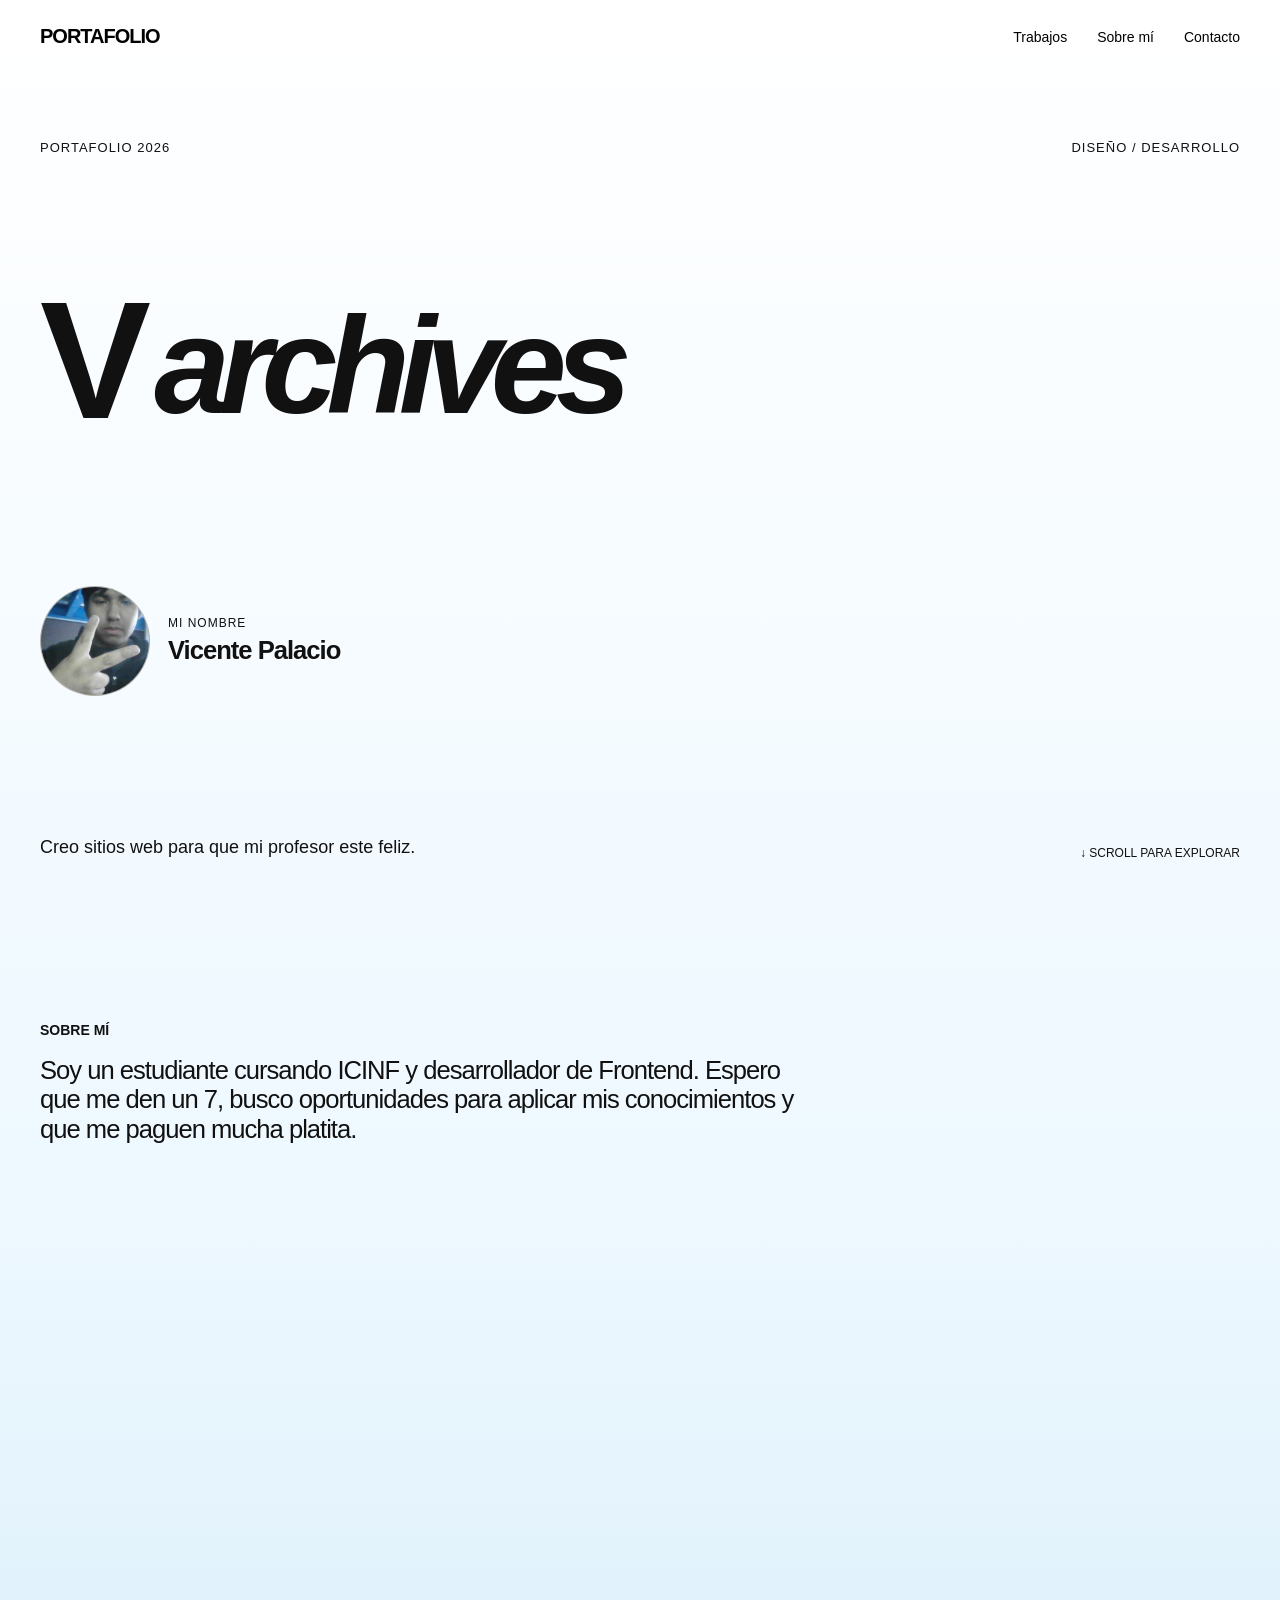
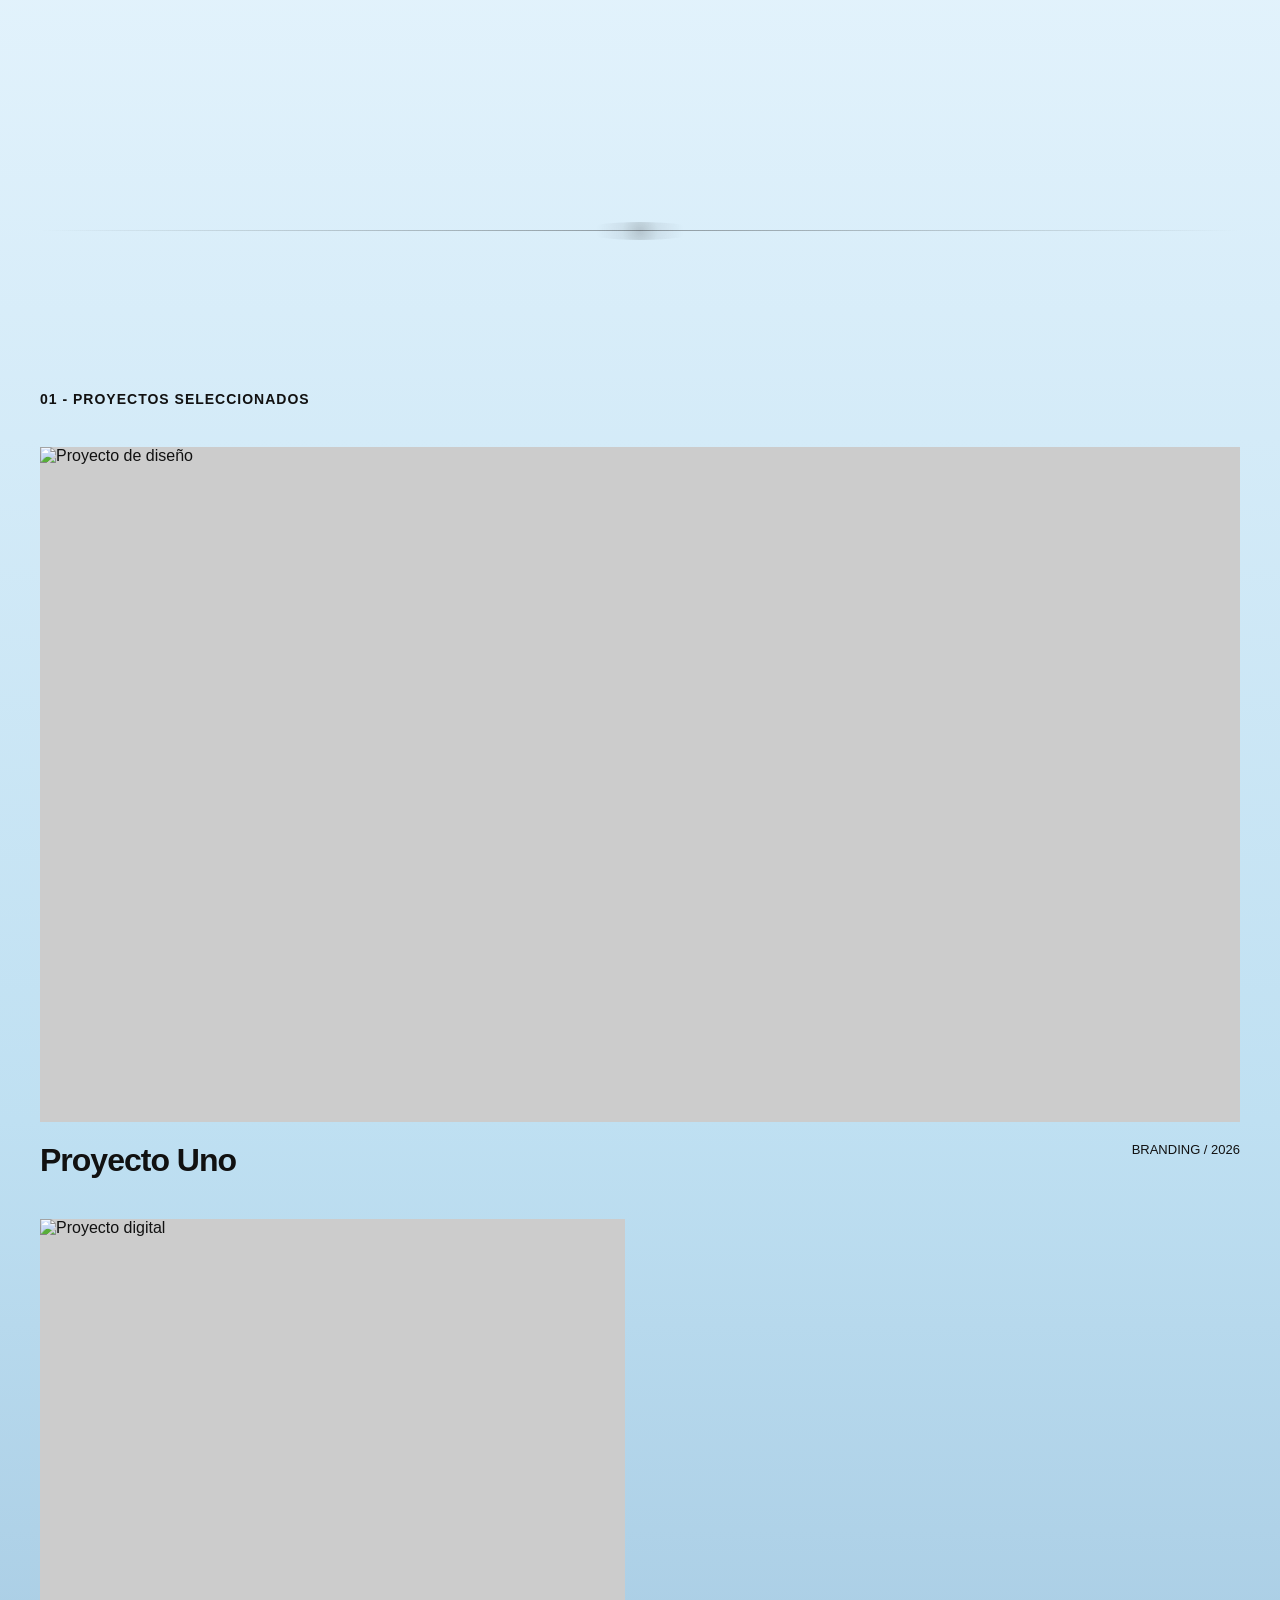
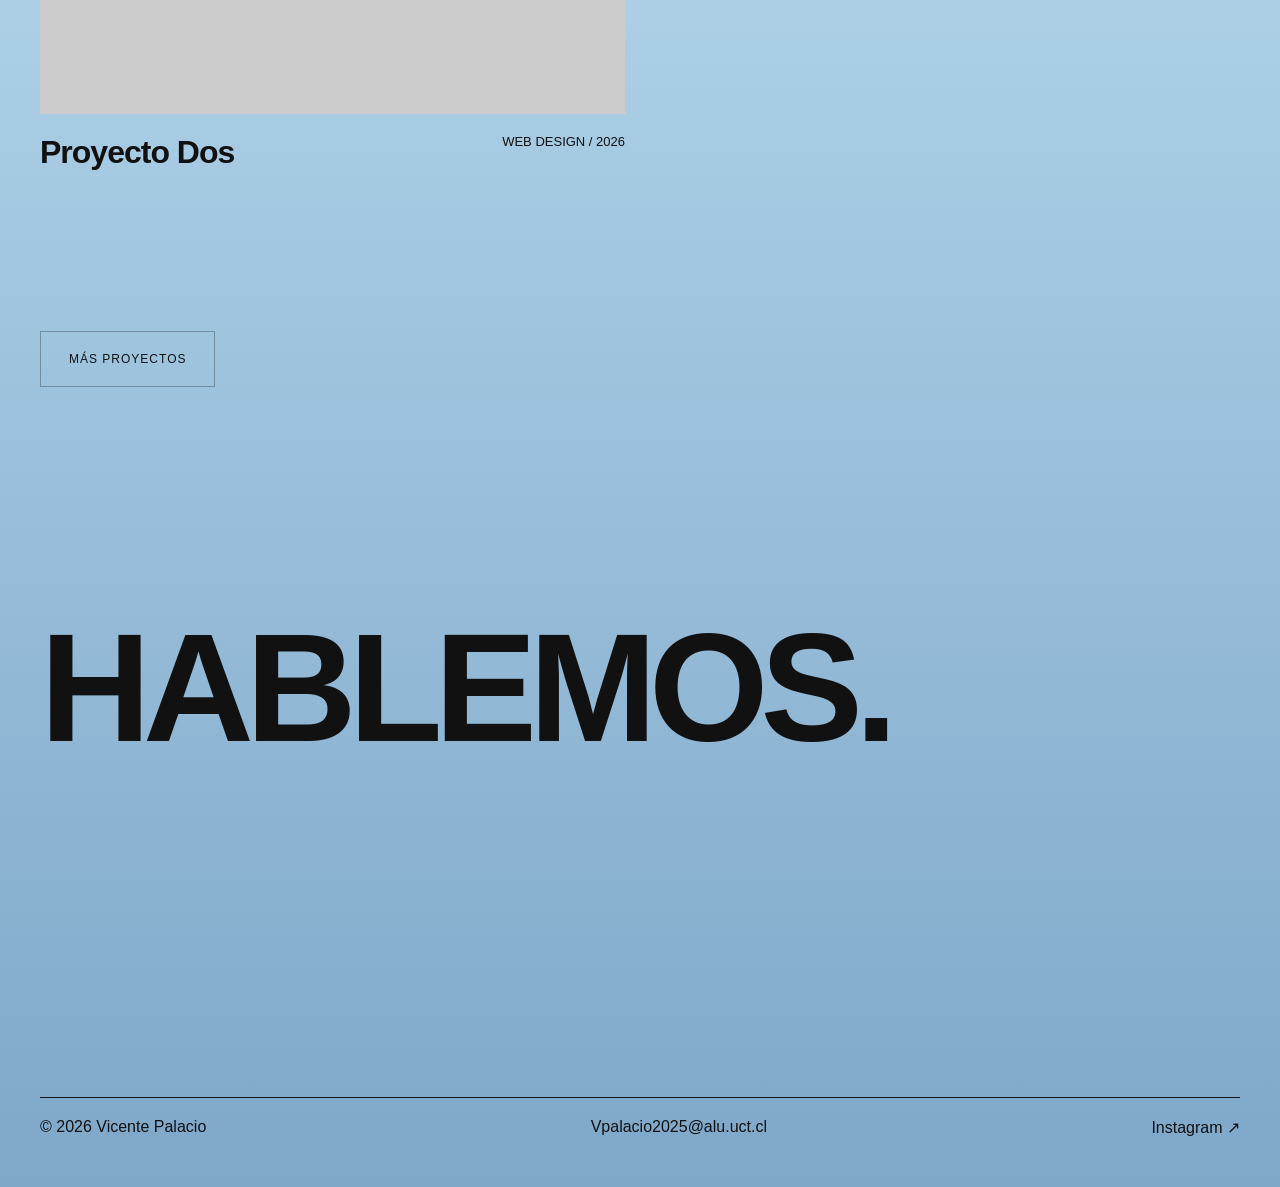
==== index.html @ 4400b070 "first commit" ====
<!DOCTYPE html>
<html lang="es">
<head>
  <meta charset="UTF-8">
  <meta name="viewport" content="width=device-width, initial-scale=1.0">
  <link rel="stylesheet" href="style.css">
  <title>Portafolio - Vicente Palacio</title>
</head>
<body>
  <header class="site-header">
    <nav aria-label="Navegación principal">
      <a class="logo" href="#top">PORTAFOLIO</a>
      <ul>
        <li><a href="trabajos.html">Trabajos</a></li>
        <li><a href="#about">Sobre mí</a></li>
        <li><a href="#contact">Contacto</a></li>
      </ul>
    </nav>
  </header>

  <main id="top">
    <section class="hero" aria-labelledby="hero-title">
      <header class="hero-top">
        <span>Portafolio 2026</span>
        <span>Diseño / Desarrollo</span>
      </header>

      <h1 id="hero-title" class="hero-title reveal" aria-label="Varchives">
        <span class="brand-v">V</span>
        <span class="brand-archives">archives</span>
      </h1>

      <div class="hero-profile">
        <figure class="profile-photo">
          <img src="assets/WIN_20260909_16_05_58_Pro.jpg" alt="Foto de Vicente Palacio">
        </figure>
        <div class="profile-copy">
          <span>Mi nombre</span>
          <strong>Vicente Palacio</strong>
        </div>
      </div>

      <footer class="hero-bottom">
        <p class="hero-description">Creo sitios web para que mi profesor este feliz.</p>
        <p class="scroll">↓ Scroll para explorar</p>
      </footer>
    </section>

    <section class="about about-top" id="about" aria-labelledby="about-title">
      <h2 id="about-title">Sobre mí</h2>
      <p class="about-text">Soy un estudiante cursando ICINF y desarrollador de Frontend. Espero que me den un 7, busco oportunidades para aplicar mis conocimientos y que me paguen mucha platita.</p>
    </section>

    <div class="section-divider" aria-hidden="true"></div>

    <section class="projects" id="work" aria-labelledby="projects-title">
      <h2 class="section-title" id="projects-title">01 - Proyectos seleccionados</h2>

      <article class="project project-featured">
        <figure class="project-image">
          <img src="https://images.unsplash.com/photo-1558655146-d09347e92766?auto=format&amp;fit=crop&amp;w=2000&amp;q=90" alt="Proyecto de diseño">
        </figure>
        <div class="project-info">
          <h3 class="project-name">Proyecto Uno</h3>
          <p class="project-category">Branding / 2026</p>
        </div>
      </article>

      <article class="project">
        <figure class="project-image">
          <img src="https://images.unsplash.com/photo-1559028012-481c04fa702d?auto=format&amp;fit=crop&amp;w=2000&amp;q=90" alt="Proyecto digital">
        </figure>
        <div class="project-info">
          <h3 class="project-name">Proyecto Dos</h3>
          <p class="project-category">Web Design / 2026</p>
        </div>
      </article>
    </section>

    <a class="more-projects" href="trabajos.html">Más proyectos</a>

    <footer class="contact" id="contact" aria-labelledby="contact-title">
      <h2 id="contact-title">HABLEMOS.</h2>
      <address class="contact-info">
        <span>© 2026 Vicente Palacio</span>
        <a href="mailto:Vpalacio2025@alu.uct.cl">Vpalacio2025@alu.uct.cl</a>
        <a href="https://www.instagram.com/vxxhen/" target="_blank" rel="noopener noreferrer">Instagram ↗</a>
      </address>
    </footer>
  </main>

  <script src="app.js"></script>
</body>
</html>
---- style.css ----
* {
      margin: 0;
      padding: 0;
      box-sizing: border-box;
    }

    html {
      scroll-behavior: smooth;
    }

    body {
      background: linear-gradient(180deg, #ffffff 0%, #edf8ff 28%, #bfe0f2 62%, #7ea7c9 100%);
      color: #111;
      font-family: Arial, Helvetica, sans-serif;
      overflow-x: hidden;
    }

    main,
    header,
    footer,
    section,
    article,
    nav,
    address {
      display: block;
    }

    /* ---------- NAVBAR ---------- */

    nav {
      position: fixed;
      top: 0;
      left: 0;
      width: 100%;
      padding: 25px 40px;

      display: flex;
      justify-content: space-between;
      align-items: center;

      z-index: 100;
      mix-blend-mode: difference;
      color: white;
    }

    nav .logo {
      font-size: 20px;
      font-weight: bold;
      letter-spacing: -1px;
    }

    nav ul {
      display: flex;
      gap: 30px;
      list-style: none;
    }

    nav a {
      color: inherit;
      text-decoration: none;
      font-size: 14px;
    }

    /* ---------- HERO ---------- */

    .hero {
      height: 100vh;
      padding: 140px 40px 40px;

      display: flex;
      flex-direction: column;
      justify-content: space-between;
    }

    .hero-top {
      display: flex;
      justify-content: space-between;
      font-size: 13px;
      text-transform: uppercase;
      letter-spacing: 1px;
    }

    .hero-title {
      font-size: clamp(70px, 13vw, 190px);
      line-height: 0.8;
      letter-spacing: -10px;
      font-weight: 700;
      display: flex;
      flex-direction: row;
      align-items: baseline;
      gap: 0.08em;
      flex-wrap: nowrap;
    }

    .brand-v {
      display: inline-block;
      font-weight: 800;
      font-size: 1em;
    }

    .brand-archives {
      display: inline-block;
      font-style: italic;
      font-size: 0.82em;
      font-weight: 600;
      letter-spacing: -0.08em;
      transform: translateY(-0.04em);
    }

    .hero-bottom {
      display: flex;
      justify-content: space-between;
      align-items: end;
    }

    .hero-profile {
      display: flex;
      align-items: center;
      gap: 18px;
      margin-top: 20px;
    }

    .profile-photo {
      width: 110px;
      height: 110px;
      border-radius: 50%;
      overflow: hidden;
      border: 1px solid rgba(17, 17, 17, 0.2);
      background: #d9d5ce;
      flex-shrink: 0;
      position: relative;
    }

    .profile-photo img {
      width: 100%;
      height: 100%;
      object-fit: cover;
      object-position: center center;
      display: block;
      transform: scale(1.08);
    }

    .profile-copy {
      display: flex;
      flex-direction: column;
      gap: 6px;
    }

    .profile-copy span {
      font-size: 12px;
      text-transform: uppercase;
      letter-spacing: 1px;
    }

    .profile-copy strong {
      font-size: clamp(22px, 2vw, 30px);
      letter-spacing: -1px;
    }

    .hero-description {
      max-width: 400px;
      font-size: 18px;
      line-height: 1.4;
    }

    .scroll {
      font-size: 12px;
      text-transform: uppercase;
    }

    /* ---------- PROJECTS ---------- */

    .projects {
      display: grid;
      grid-template-columns: repeat(2, minmax(0, 1fr));
      gap: 40px 30px;
      padding: 160px 40px;
    }

    .section-title {
      grid-column: 1 / -1;
      font-size: 14px;
      text-transform: uppercase;
      margin-bottom: 0;
      letter-spacing: 1px;
    }

    .project {
      margin-bottom: 0;
      opacity: 0;
      transform: translateY(50px);
      transition: opacity 1s ease, transform 1s ease;
    }

    .project-featured {
      grid-column: 1 / -1;
    }

    .project-featured .project-image {
      height: 75vh;
    }

    .project.is-visible {
      opacity: 1;
      transform: translateY(0);
    }

    .project-image {
      width: 100%;
      height: 55vh;
      overflow: hidden;
      background: #ccc;
      margin: 0;
    }

    .project-image img {
      width: 100%;
      height: 100%;
      object-fit: cover;

      transition: transform 0.8s cubic-bezier(.2,.8,.2,1);
    }

    .project:hover img {
      transform: scale(1.04);
    }

    .project-info {
      display: flex;
      justify-content: space-between;
      padding-top: 20px;
    }

    .project-name {
      font-size: 32px;
      letter-spacing: -1px;
    }

    .project-category {
      font-size: 13px;
      text-transform: uppercase;
    }

    /* ---------- ABOUT ---------- */

    .section-divider {
      position: relative;
      width: calc(100% - 80px);
      margin: 30px auto 0;
      height: 1px;
      background: linear-gradient(90deg, rgba(17, 17, 17, 0.0), rgba(17, 17, 17, 0.38), rgba(17, 17, 17, 0.0));
    }

    .section-divider::before {
      content: "";
      position: absolute;
      left: 50%;
      top: 50%;
      transform: translate(-50%, -50%);
      width: 120px;
      height: 18px;
      background: radial-gradient(circle, rgba(17, 17, 17, 0.18) 0%, rgba(17, 17, 17, 0.06) 30%, rgba(17, 17, 17, 0.0) 72%);
      border-radius: 50%;
    }

    .about {
      min-height: 100vh;
      padding: 110px 40px 40px;

      display: flex;
      flex-direction: column;
      align-items: flex-start;
      justify-content: flex-start;
      gap: 18px;
    }

    .about h2 {
      font-size: 14px;
      text-transform: uppercase;
      margin-top: 12px;
      margin-bottom: 0;
    }

    .about-text {
      max-width: 760px;
      font-size: clamp(22px, 2vw, 38px);
      line-height: 1.15;
      letter-spacing: -1px;
      text-align: left;
      margin: 0;
    }

    .more-projects {
      display: inline-block;
      margin: 0 40px 80px;
      padding: 20px 28px;
      border: 1px solid rgba(17, 17, 17, 0.3);
      color: #111;
      text-decoration: none;
      text-transform: uppercase;
      letter-spacing: 1px;
      font-size: 12px;
      transition: background 0.25s ease, color 0.25s ease;
      background: transparent;
    }

    .more-projects:hover {
      background: #111;
      color: #f1f0eb;
    }

    .safe-box-section {
      display: flex;
      justify-content: center;
      padding-top: 10px;
      border-top: none;
    }

    .safe-box-wrap {
      display: flex;
      flex-direction: column;
      align-items: center;
      gap: 12px;
    }

    .safe-box-wrap h2 {
      margin: 0;
      font-size: 14px;
      text-transform: uppercase;
      letter-spacing: 1px;
    }

    .safe-box {
      display: inline-flex;
      flex-direction: column;
      align-items: center;
      justify-content: center;
      gap: 8px;
      width: min(180px, 70vw);
      height: 120px;
      border: 1px solid rgba(220, 53, 69, 0.45);
      background: rgba(220, 53, 69, 0.06);
      color: #c62828;
      text-transform: uppercase;
      letter-spacing: 0.12em;
      cursor: pointer;
      padding: 0 12px;
      transition: background 0.25s ease, border-color 0.25s ease, color 0.25s ease, transform 0.25s ease;
    }

    .safe-box:hover {
      transform: translateY(-2px);
    }

    .safe-box.is-unlocked {
      border-color: rgba(34, 197, 94, 0.7);
      background: rgba(34, 197, 94, 0.12);
      color: #15803d;
    }

    .safe-box span {
      font-size: 10px;
      opacity: 0.9;
    }

    .safe-box strong {
      font-size: 28px;
      line-height: 1;
      letter-spacing: 0.18em;
      font-weight: 700;
    }

    /* ---------- TRABAJOS SUBPAGE ---------- */

    .works-page {
      padding: 140px 40px 80px;
    }

    .works-hero {
      margin-bottom: 60px;
    }

    .top-back-wrap-hero {
      margin-bottom: 18px;
    }

    .works-hero h1 {
      font-size: clamp(42px, 7vw, 104px);
      line-height: 0.9;
      letter-spacing: -4px;
      margin-bottom: 20px;
    }

    .works-hero p {
      max-width: 700px;
      font-size: 18px;
      line-height: 1.5;
    }

    .category-grid {
      display: grid;
      grid-template-columns: repeat(2, minmax(0, 1fr));
      gap: 22px;
      margin-bottom: 80px;
    }

    .category-card {
      display: flex;
      align-items: end;
      min-height: 220px;
      padding: 22px;
      background: #111;
      color: #f1f0eb;
      text-decoration: none;
      font-size: clamp(24px, 2vw, 36px);
      line-height: 1;
      letter-spacing: -1px;
      transition: transform 0.25s ease, opacity 0.25s ease;
    }

    .category-card:hover {
      transform: translateY(-4px);
      opacity: 0.9;
    }

    .works-sections {
      display: grid;
      gap: 50px;
    }

    .works-section {
      padding-top: 30px;
      border-top: 1px solid rgba(17, 17, 17, 0.2);
    }

    .top-back-wrap {
      display: flex;
      justify-content: flex-start;
      margin-bottom: 24px;
    }

    .works-section h2 {
      font-size: 14px;
      text-transform: uppercase;
      letter-spacing: 1px;
      margin: 0;
    }

    .back-button {
      display: inline-flex;
      align-items: center;
      justify-content: center;
      width: 54px;
      height: 54px;
      border-radius: 50%;
      border: 1px solid rgba(17, 17, 17, 0.4);
      color: #111;
      text-decoration: none;
      font-size: 22px;
      line-height: 1;
      transition: background 0.25s ease, color 0.25s ease, transform 0.25s ease;
    }

    .back-button:hover {
      background: #111;
      color: #f1f0eb;
      transform: translateY(-2px);
    }

    .mini-grid {
      display: grid;
      grid-template-columns: repeat(2, minmax(0, 1fr));
      gap: 22px;
    }

    .mini-grid-compact {
      max-width: 760px;
    }

    .mini-card {
      background: #e9e6df;
      border: 1px solid rgba(17, 17, 17, 0.12);
      padding: 22px;
      min-height: 180px;
      display: flex;
      flex-direction: column;
      justify-content: space-between;
      color: #111;
      text-decoration: none;
    }

    .mini-card-link {
      transition: transform 0.25s ease, box-shadow 0.25s ease;
    }

    .mini-card-link:hover {
      transform: translateY(-3px);
      box-shadow: 0 12px 26px rgba(17, 17, 17, 0.08);
    }

    .mini-card span {
      font-size: 12px;
      text-transform: uppercase;
      letter-spacing: 1px;
    }

    .mini-card strong {
      font-size: clamp(26px, 2.2vw, 40px);
      line-height: 1;
      letter-spacing: -2px;
    }

    .project-gallery {
      display: grid;
      grid-template-columns: repeat(4, minmax(0, 1fr));
      gap: 22px;
      padding: 40px 40px 80px;
    }

    .gallery-card {
      background: rgba(255, 255, 255, 0.28);
      border: 1px solid rgba(17, 17, 17, 0.12);
      overflow: hidden;
    }

    .gallery-card img {
      display: block;
      width: 100%;
      height: 340px;
      object-fit: cover;
    }

    .gallery-card h2 {
      padding: 18px 20px 22px;
      font-size: 18px;
      letter-spacing: -0.04em;
    }

    /* ---------- CONTACT ---------- */

    .contact {
      padding: 160px 40px 50px;
      min-height: 80vh;

      display: flex;
      flex-direction: column;
      justify-content: space-between;
    }

    .contact h2 {
      font-size: clamp(60px, 12vw, 180px);
      line-height: 0.8;
      letter-spacing: -8px;
    }

    .contact-info {
      display: flex;
      justify-content: space-between;
      border-top: 1px solid #111;
      padding-top: 20px;
      font-style: normal;
    }

    .contact a {
      color: #111;
      text-decoration: none;
    }

    /* ---------- ANIMATIONS ---------- */

    .reveal {
      opacity: 0;
      transform: translateY(40px);
      animation: reveal 1s forwards;
    }

    @keyframes reveal {
      to {
        opacity: 1;
        transform: translateY(0);
      }
    }

    /* ---------- MOBILE ---------- */

    @media (max-width: 700px) {

      nav {
        padding: 20px;
      }

      nav ul {
        gap: 15px;
      }

      .hero {
        padding: 120px 20px 30px;
      }

      .hero-title {
        font-size: 22vw;
        letter-spacing: -5px;
      }

      .hero-bottom {
        flex-direction: column;
        align-items: start;
        gap: 30px;
      }

      .projects {
        padding: 100px 20px;
      }

      .project-image {
        height: 50vh;
      }

      .project-info {
        flex-direction: column;
        gap: 10px;
      }

      .about {
        padding: 100px 20px;
        display: block;
      }

      .about h2 {
        margin-bottom: 50px;
      }

      .about-text {
        font-size: 45px;
      }

      .contact {
        padding: 100px 20px 30px;
      }

      .contact h2 {
        font-size: 22vw;
      }

      .contact-info {
        flex-direction: column;
        gap: 15px;
      }
    }
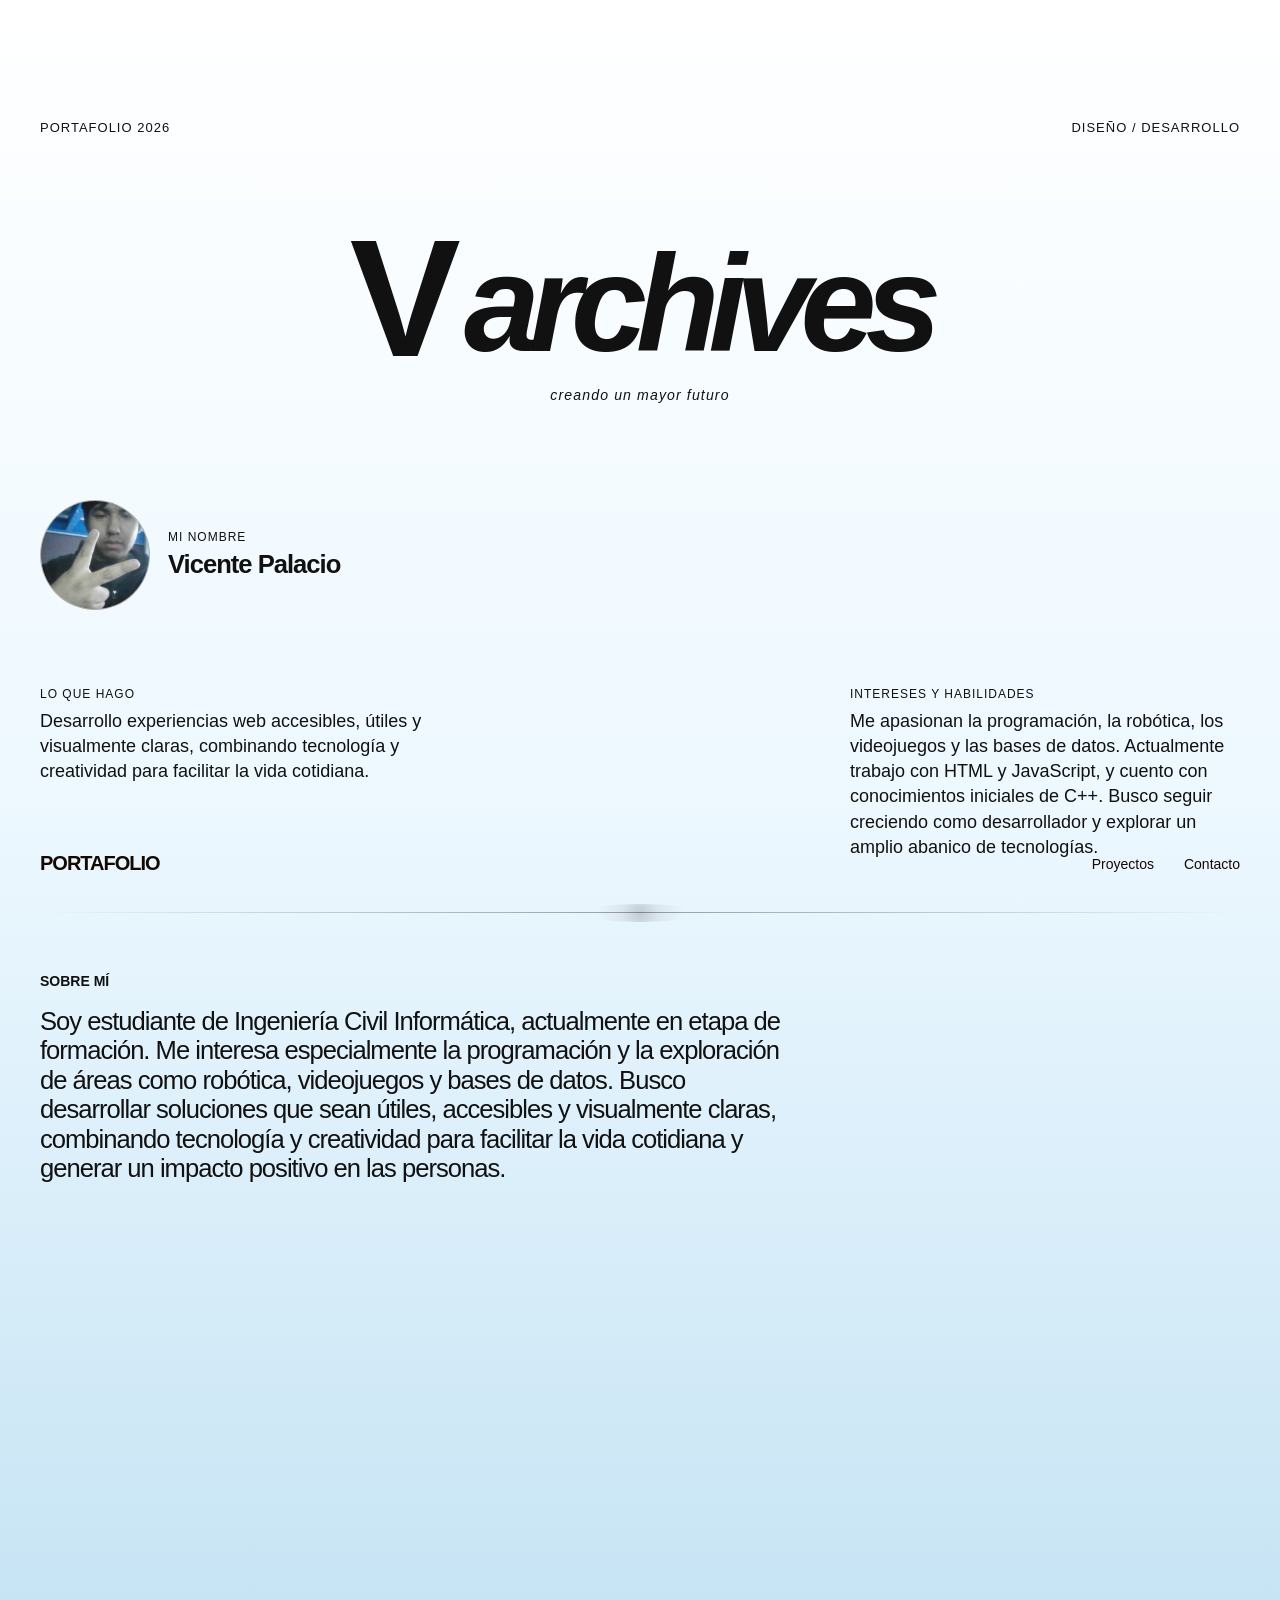
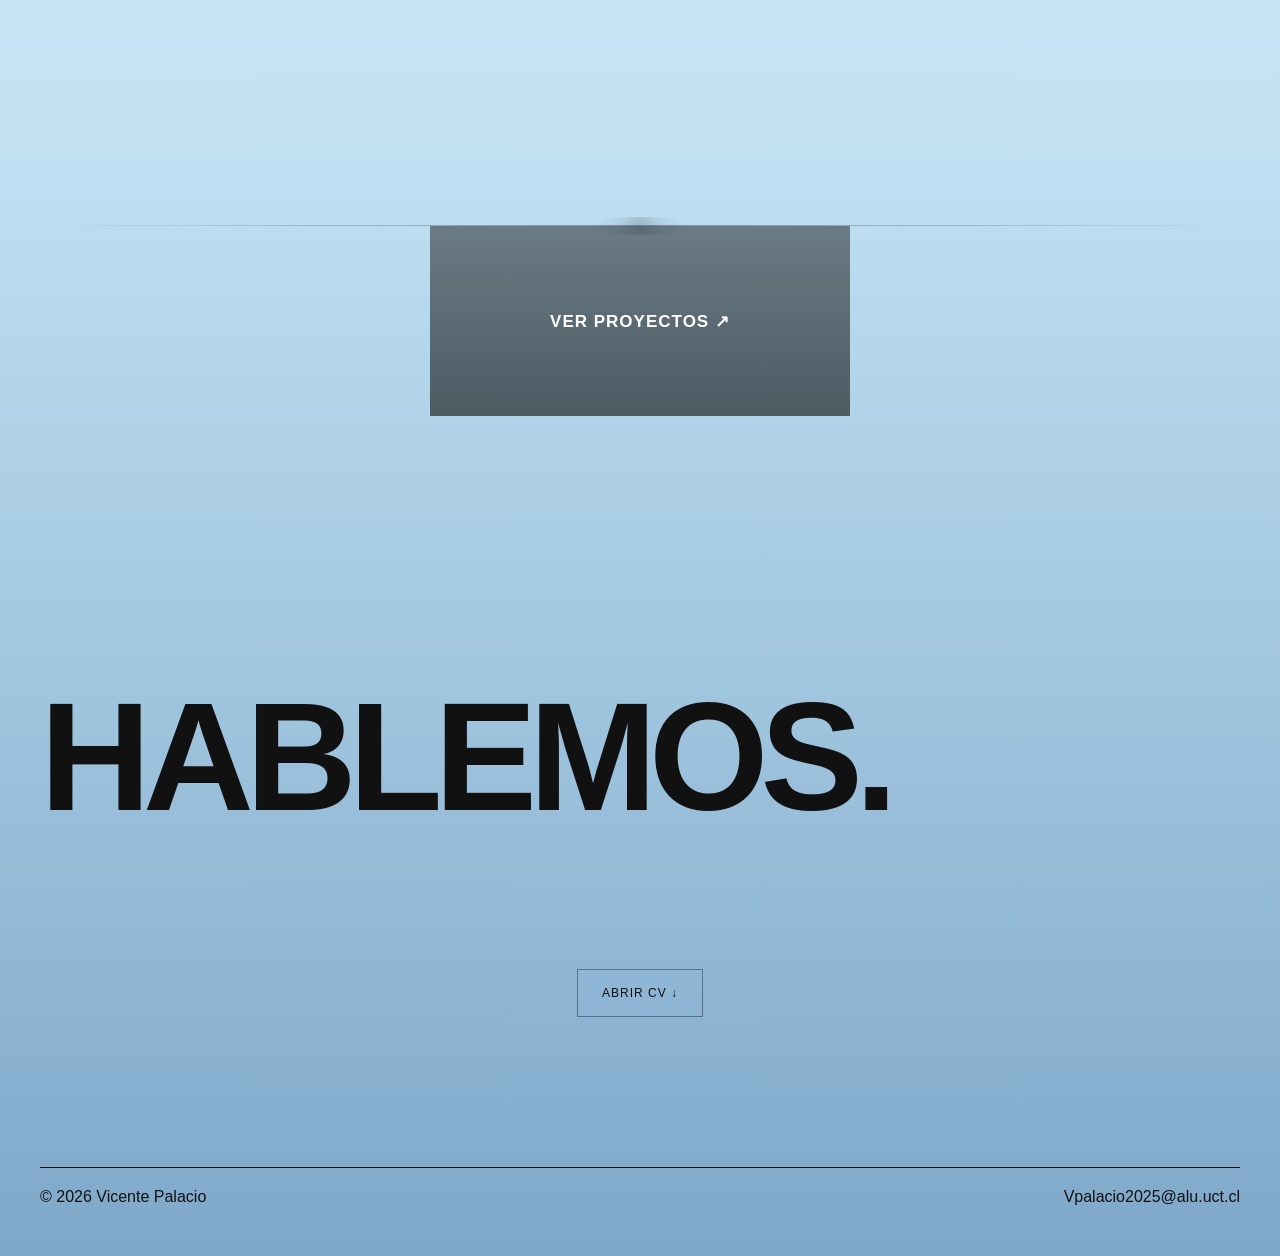
==== commit 56dc9554: "feat: mejorar navegación y accesibilidad del portafolio" ====
--- a/index.html
+++ b/index.html
@@ -11,9 +11,8 @@
     <nav aria-label="Navegación principal">
       <a class="logo" href="#top">PORTAFOLIO</a>
       <ul>
-        <li><a href="trabajos.html">Trabajos</a></li>
-        <li><a href="#about">Sobre mí</a></li>
-        <li><a href="#contact">Contacto</a></li>
+        <li><a href="trabajos.html">Proyectos</a></li>
+        <li><a href="contacto.html">Contacto</a></li>
       </ul>
     </nav>
   </header>
@@ -25,66 +24,53 @@
         <span>Diseño / Desarrollo</span>
       </header>
 
-      <h1 id="hero-title" class="hero-title reveal" aria-label="Varchives">
-        <span class="brand-v">V</span>
-        <span class="brand-archives">archives</span>
-      </h1>
+      <div class="hero-brand">
+        <h1 id="hero-title" class="hero-title reveal" aria-label="Varchives">
+          <span class="brand-v">V</span>
+          <span class="brand-archives">archives</span>
+        </h1>
+        <p class="hero-slogan">creando un mayor futuro</p>
+      </div>
 
       <div class="hero-profile">
         <figure class="profile-photo">
           <img src="assets/WIN_20260909_16_05_58_Pro.jpg" alt="Foto de Vicente Palacio">
         </figure>
         <div class="profile-copy">
-          <span>Mi nombre</span>
-          <strong>Vicente Palacio</strong>
+          <p class="profile-label">Mi nombre</p>
+          <p class="profile-name">Vicente Palacio</p>
         </div>
       </div>
 
       <footer class="hero-bottom">
-        <p class="hero-description">Creo sitios web para que mi profesor este feliz.</p>
-        <p class="scroll">↓ Scroll para explorar</p>
+        <div class="hero-intro-block">
+          <p class="hero-label">Lo que hago</p>
+          <p class="hero-description">Desarrollo experiencias web accesibles, útiles y visualmente claras, combinando tecnología y creatividad para facilitar la vida cotidiana.</p>
+        </div>
+        <div class="hero-intro-block">
+          <p class="hero-label">Intereses y habilidades</p>
+          <p class="hero-description">Me apasionan la programación, la robótica, los videojuegos y las bases de datos. Actualmente trabajo con HTML y JavaScript, y cuento con conocimientos iniciales de C++. Busco seguir creciendo como desarrollador y explorar un amplio abanico de tecnologías.</p>
+        </div>
       </footer>
-    </section>
-
-    <section class="about about-top" id="about" aria-labelledby="about-title">
-      <h2 id="about-title">Sobre mí</h2>
-      <p class="about-text">Soy un estudiante cursando ICINF y desarrollador de Frontend. Espero que me den un 7, busco oportunidades para aplicar mis conocimientos y que me paguen mucha platita.</p>
     </section>
 
     <div class="section-divider" aria-hidden="true"></div>
 
-    <section class="projects" id="work" aria-labelledby="projects-title">
-      <h2 class="section-title" id="projects-title">01 - Proyectos seleccionados</h2>
-
-      <article class="project project-featured">
-        <figure class="project-image">
-          <img src="https://images.unsplash.com/photo-1558655146-d09347e92766?auto=format&amp;fit=crop&amp;w=2000&amp;q=90" alt="Proyecto de diseño">
-        </figure>
-        <div class="project-info">
-          <h3 class="project-name">Proyecto Uno</h3>
-          <p class="project-category">Branding / 2026</p>
-        </div>
-      </article>
-
-      <article class="project">
-        <figure class="project-image">
-          <img src="https://images.unsplash.com/photo-1559028012-481c04fa702d?auto=format&amp;fit=crop&amp;w=2000&amp;q=90" alt="Proyecto digital">
-        </figure>
-        <div class="project-info">
-          <h3 class="project-name">Proyecto Dos</h3>
-          <p class="project-category">Web Design / 2026</p>
-        </div>
-      </article>
+    <section class="about about-top" id="about" aria-labelledby="about-title">
+      <h2 id="about-title">Sobre mí</h2>
+      <p class="about-text">Soy estudiante de Ingeniería Civil Informática, actualmente en etapa de formación. Me interesa especialmente la programación y la exploración de áreas como robótica, videojuegos y bases de datos. Busco desarrollar soluciones que sean útiles, accesibles y visualmente claras, combinando tecnología y creatividad para facilitar la vida cotidiana y generar un impacto positivo en las personas.</p>
     </section>
 
-    <a class="more-projects" href="trabajos.html">Más proyectos</a>
+    <div class="section-divider" aria-hidden="true"></div>
+
+    <a class="more-projects more-projects-large" href="trabajos.html">Ver proyectos ↗</a>
 
     <footer class="contact" id="contact" aria-labelledby="contact-title">
       <h2 id="contact-title">HABLEMOS.</h2>
+      <a class="download-cv" href="assets/WIN_20260909_16_05_58_Pro.jpg" target="_blank" rel="noopener noreferrer" aria-label="Abrir CV en formato de imagen">Abrir CV ↓</a>
       <address class="contact-info">
         <span>© 2026 Vicente Palacio</span>
-        <a href="mailto:Vpalacio2025@alu.uct.cl">Vpalacio2025@alu.uct.cl</a>
-        <a href="https://www.instagram.com/vxxhen/" target="_blank" rel="noopener noreferrer">Instagram ↗</a>
+        <a href="https://mail.google.com/mail/?view=cm&amp;fs=1&amp;to=Vpalacio2025%40alu.uct.cl&amp;su=Contacto%20desde%20mi%20portafolio" target="_blank" rel="noopener noreferrer">Vpalacio2025@alu.uct.cl</a>
       </address>
     </footer>
   </main>
--- a/style.css
+++ b/style.css
@@ -28,20 +28,8 @@
 
     /* ---------- NAVBAR ---------- */
 
-    nav {
-      position: fixed;
-      top: 0;
-      left: 0;
-      width: 100%;
-      padding: 25px 40px;
-
-      display: flex;
-      justify-content: space-between;
-      align-items: center;
-
-      z-index: 100;
-      mix-blend-mode: difference;
-      color: white;
+    .site-header {
+      padding: 0;
     }
 
     nav .logo {
@@ -50,6 +38,23 @@
       letter-spacing: -1px;
     }
 
+    nav {
+      position: fixed;
+      top: auto;
+      bottom: 0;
+      left: 0;
+      width: 100%;
+      padding: 25px 40px;
+
+      display: flex;
+      justify-content: space-between;
+      align-items: center;
+
+      z-index: 100;
+      mix-blend-mode: difference;
+      color: white;
+    }
+
     nav ul {
       display: flex;
       gap: 30px;
@@ -79,6 +84,7 @@
       font-size: 13px;
       text-transform: uppercase;
       letter-spacing: 1px;
+      transform: translateY(-20px);
     }
 
     .hero-title {
@@ -91,6 +97,22 @@
       align-items: baseline;
       gap: 0.08em;
       flex-wrap: nowrap;
+    }
+
+    .hero-brand {
+      display: flex;
+      flex-direction: column;
+      align-items: center;
+      justify-content: center;
+      text-align: center;
+    }
+
+    .hero-slogan {
+      margin: 22px 0 0;
+      font-size: clamp(12px, 1.1vw, 15px);
+      font-style: italic;
+      font-weight: 400;
+      letter-spacing: 0.08em;
     }
 
     .brand-v {
@@ -111,7 +133,19 @@
     .hero-bottom {
       display: flex;
       justify-content: space-between;
-      align-items: end;
+      align-items: flex-start;
+      gap: 48px;
+    }
+
+    .hero-intro-block {
+      max-width: 390px;
+    }
+
+    .hero-label {
+      margin: 0 0 8px;
+      font-size: 12px;
+      text-transform: uppercase;
+      letter-spacing: 1px;
     }
 
     .hero-profile {
@@ -147,21 +181,31 @@
       gap: 6px;
     }
 
-    .profile-copy span {
+    .profile-copy p {
+      margin: 0;
+    }
+
+    .profile-label {
       font-size: 12px;
       text-transform: uppercase;
       letter-spacing: 1px;
     }
 
-    .profile-copy strong {
+    .profile-name {
       font-size: clamp(22px, 2vw, 30px);
       letter-spacing: -1px;
+      font-weight: 700;
     }
 
     .hero-description {
-      max-width: 400px;
+      max-width: 390px;
       font-size: 18px;
       line-height: 1.4;
+      margin: 0;
+    }
+
+    .hero-bottom .more-projects {
+      margin: 0;
     }
 
     .scroll {
@@ -247,7 +291,7 @@
     .section-divider {
       position: relative;
       width: calc(100% - 80px);
-      margin: 30px auto 0;
+      margin: 12px auto 0;
       height: 1px;
       background: linear-gradient(90deg, rgba(17, 17, 17, 0.0), rgba(17, 17, 17, 0.38), rgba(17, 17, 17, 0.0));
     }
@@ -266,7 +310,7 @@
 
     .about {
       min-height: 100vh;
-      padding: 110px 40px 40px;
+      padding: 48px 40px 24px;
 
       display: flex;
       flex-direction: column;
@@ -308,6 +352,29 @@
     .more-projects:hover {
       background: #111;
       color: #f1f0eb;
+    }
+
+    .more-projects-large {
+      display: flex;
+      align-items: center;
+      justify-content: center;
+      width: fit-content;
+      min-width: min(420px, calc(100% - 40px));
+      min-height: 190px;
+      margin: 0 auto 120px;
+      padding: 34px 60px;
+      border: 0;
+      color: #fff;
+      font-size: 17px;
+      font-weight: 700;
+      background-image: linear-gradient(rgba(17, 17, 17, 0.48), rgba(17, 17, 17, 0.62)), url("https://images.unsplash.com/photo-1516321318423-f06f85e504b3?auto=format&fit=crop&w=1200&q=85");
+      background-position: center;
+      background-size: cover;
+    }
+
+    .more-projects-large:hover {
+      background-image: linear-gradient(rgba(17, 17, 17, 0.68), rgba(17, 17, 17, 0.78)), url("https://images.unsplash.com/photo-1516321318423-f06f85e504b3?auto=format&fit=crop&w=1200&q=85");
+      color: #fff;
     }
 
     .safe-box-section {
@@ -349,6 +416,12 @@
       transition: background 0.25s ease, border-color 0.25s ease, color 0.25s ease, transform 0.25s ease;
     }
 
+    .mini-grid .safe-box {
+      width: auto;
+      height: auto;
+      min-height: 180px;
+    }
+
     .safe-box:hover {
       transform: translateY(-2px);
     }
@@ -445,6 +518,13 @@
       text-transform: uppercase;
       letter-spacing: 1px;
       margin: 0;
+    }
+
+    .works-section > h3 {
+      margin: 12px 0 0;
+      font-size: clamp(24px, 3vw, 42px);
+      line-height: 1;
+      letter-spacing: -1px;
     }
 
     .back-button {
@@ -505,7 +585,7 @@
       letter-spacing: 1px;
     }
 
-    .mini-card strong {
+    .mini-card h3 {
       font-size: clamp(26px, 2.2vw, 40px);
       line-height: 1;
       letter-spacing: -2px;
@@ -562,6 +642,99 @@
       font-style: normal;
     }
 
+    .download-cv {
+      align-self: center;
+      margin: 40px 0;
+      padding: 16px 24px;
+      border: 1px solid rgba(17, 17, 17, 0.4);
+      color: #111;
+      text-decoration: none;
+      text-transform: uppercase;
+      letter-spacing: 1px;
+      font-size: 12px;
+      transition: background 0.25s ease, color 0.25s ease;
+    }
+
+    .download-cv:hover {
+      background: #111;
+      color: #f1f0eb;
+    }
+
+    .contact-page {
+      min-height: 100vh;
+      padding: 160px 40px 180px;
+    }
+
+    .contact-hero {
+      max-width: 720px;
+      margin-bottom: 70px;
+    }
+
+    .contact-kicker {
+      margin: 0 0 18px;
+      font-size: 13px;
+      letter-spacing: 0.12em;
+      text-transform: uppercase;
+    }
+
+    .contact-hero h1 {
+      margin: 0 0 20px;
+      font-size: clamp(64px, 12vw, 160px);
+      line-height: 0.85;
+      letter-spacing: -7px;
+    }
+
+    .contact-hero p:last-child {
+      margin: 0;
+      font-size: 18px;
+    }
+
+    .contact-links {
+      display: grid;
+      grid-template-columns: repeat(3, minmax(120px, 1fr));
+      gap: 42px;
+      max-width: 720px;
+      margin: 0;
+      padding: 0;
+      list-style: none;
+    }
+
+    .contact-links li {
+      display: flex;
+      justify-content: center;
+    }
+
+    .contact-link {
+      display: flex;
+      flex-direction: column;
+      align-items: center;
+      justify-content: center;
+      gap: 12px;
+      aspect-ratio: 1;
+      width: 100%;
+      max-width: 180px;
+      border: 1px solid rgba(17, 17, 17, 0.32);
+      border-radius: 50%;
+      color: #111;
+      text-decoration: none;
+      font-size: 14px;
+      text-transform: uppercase;
+      letter-spacing: 0.08em;
+      transition: background 0.25s ease, color 0.25s ease, transform 0.25s ease;
+    }
+
+    .contact-link img {
+      width: 32px;
+      height: 32px;
+      object-fit: contain;
+    }
+
+    .contact-link:hover {
+      background: #111;
+      color: #f1f0eb;
+      transform: translateY(-4px);
+    }
+
     .contact a {
       color: #111;
       text-decoration: none;
@@ -582,6 +755,112 @@
       }
     }
 
+    /* ---------- TABLET ---------- */
+
+    @media (min-width: 701px) and (max-width: 1024px) {
+
+      nav {
+        padding: 22px 28px;
+      }
+
+      nav ul {
+        gap: 20px;
+      }
+
+      .hero {
+        min-height: 720px;
+        height: 100svh;
+        padding: 125px 28px 30px;
+      }
+
+      .hero-title {
+        font-size: clamp(64px, 13vw, 132px);
+        letter-spacing: -7px;
+      }
+
+      .hero-bottom {
+        gap: 32px;
+      }
+
+      .hero-description {
+        max-width: 320px;
+        font-size: 16px;
+      }
+
+      .projects {
+        gap: 32px 20px;
+        padding: 120px 28px;
+      }
+
+      .project-featured .project-image {
+        height: 58vh;
+      }
+
+      .project-image {
+        height: 42vh;
+        min-height: 280px;
+      }
+
+      .project-info {
+        padding-top: 16px;
+      }
+
+      .project-name {
+        font-size: 26px;
+      }
+
+      .about {
+        min-height: 720px;
+        padding: 48px 28px 24px;
+      }
+
+      .about-text {
+        max-width: 650px;
+        font-size: clamp(28px, 4vw, 42px);
+      }
+
+      .more-projects {
+        margin-left: 28px;
+      }
+
+      .works-page {
+        padding: 125px 28px 60px;
+      }
+
+      .project-gallery {
+        grid-template-columns: repeat(2, minmax(0, 1fr));
+        gap: 18px;
+        padding: 32px 28px 60px;
+      }
+
+      .gallery-card img {
+        height: 280px;
+      }
+
+      .contact {
+        padding: 120px 28px 40px;
+        min-height: 650px;
+      }
+
+      .contact-page {
+        padding: 130px 28px 150px;
+      }
+
+      .contact-links {
+        gap: 30px;
+      }
+
+      .contact h2 {
+        font-size: clamp(72px, 14vw, 140px);
+        letter-spacing: -6px;
+      }
+
+      .contact-info {
+        gap: 20px;
+        flex-wrap: wrap;
+      }
+    }
+
     /* ---------- MOBILE ---------- */
 
     @media (max-width: 700px) {
@@ -609,6 +888,11 @@
         gap: 30px;
       }
 
+      .hero-intro-block,
+      .hero-description {
+        max-width: 100%;
+      }
+
       .projects {
         padding: 100px 20px;
       }
@@ -623,12 +907,12 @@
       }
 
       .about {
-        padding: 100px 20px;
+        padding: 48px 20px 20px;
         display: block;
       }
 
       .about h2 {
-        margin-bottom: 50px;
+        margin-bottom: 18px;
       }
 
       .about-text {
@@ -637,6 +921,15 @@
 
       .contact {
         padding: 100px 20px 30px;
+      }
+
+      .contact-page {
+        padding: 110px 20px 120px;
+      }
+
+      .contact-links {
+        grid-template-columns: repeat(2, minmax(100px, 1fr));
+        gap: 24px;
       }
 
       .contact h2 {
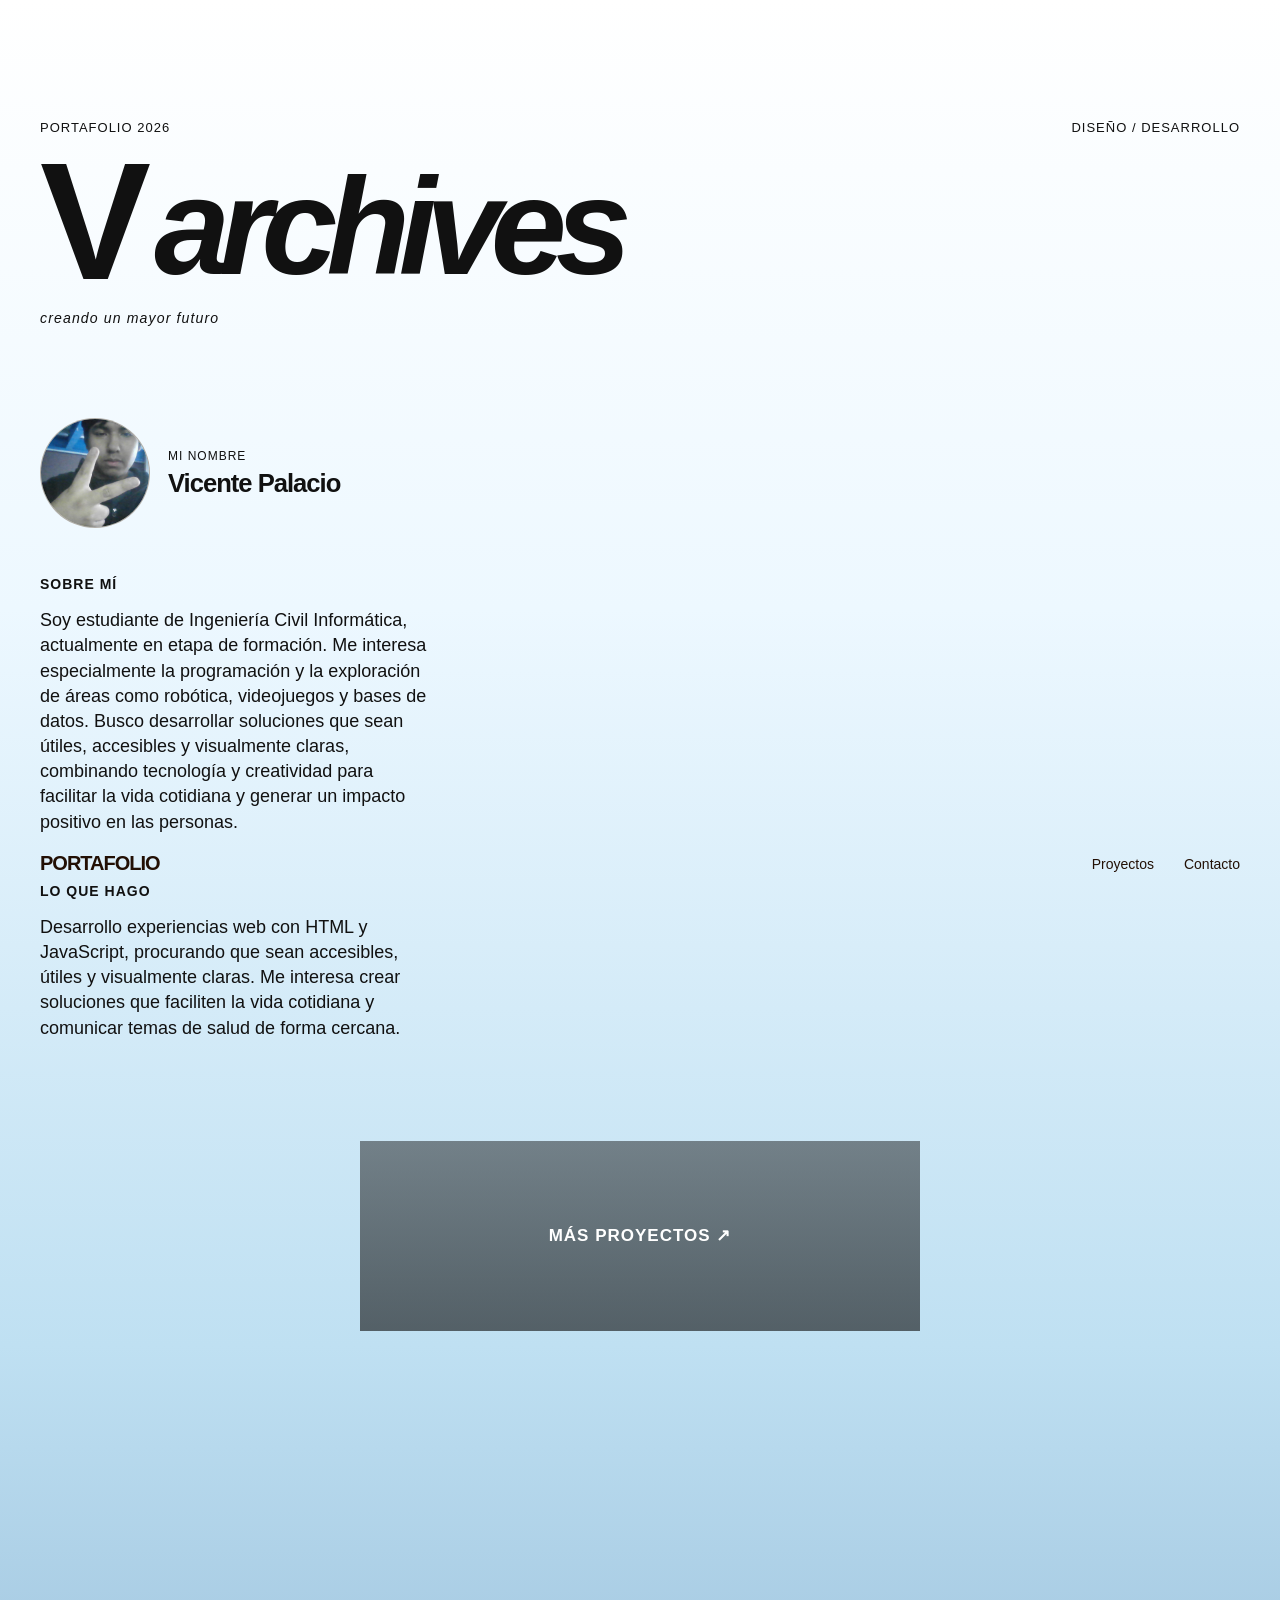
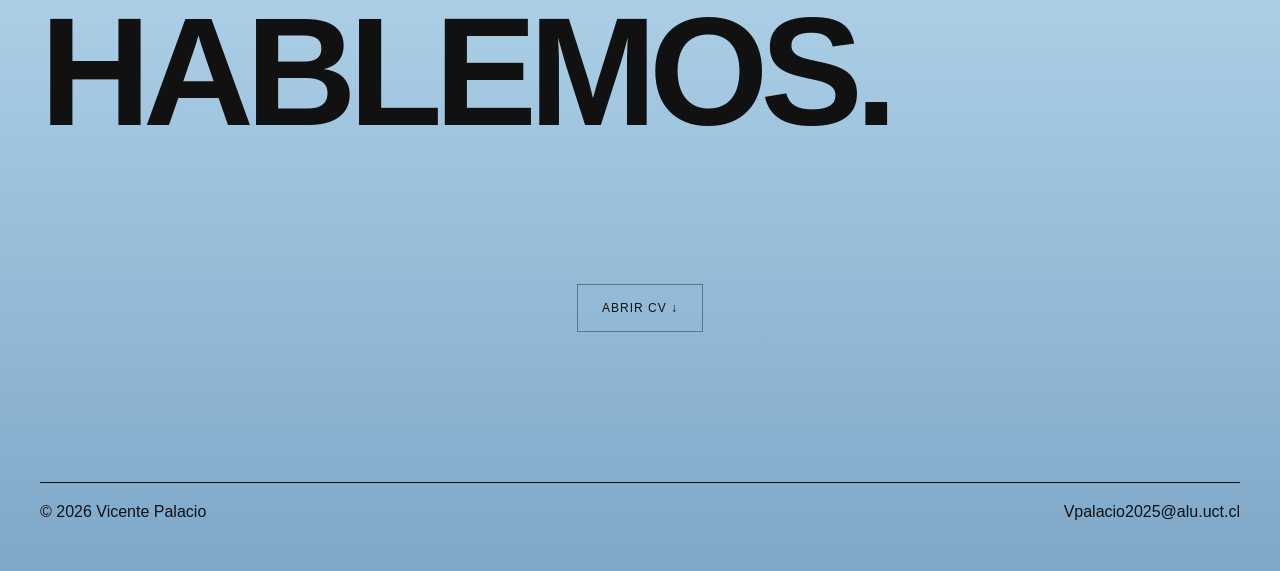
==== commit 3b32847c: "feat: reorganizar portada y navegación de proyectos" ====
--- a/index.html
+++ b/index.html
@@ -32,38 +32,35 @@
         <p class="hero-slogan">creando un mayor futuro</p>
       </div>
 
-      <div class="hero-profile">
-        <figure class="profile-photo">
-          <img src="assets/WIN_20260909_16_05_58_Pro.jpg" alt="Foto de Vicente Palacio">
-        </figure>
-        <div class="profile-copy">
-          <p class="profile-label">Mi nombre</p>
-          <p class="profile-name">Vicente Palacio</p>
+      <div class="hero-layout">
+        <div class="hero-main-column">
+          <section class="hero-profile-section" aria-label="Perfil personal">
+            <div class="hero-profile">
+              <figure class="profile-photo">
+                <img src="assets/WIN_20260909_16_05_58_Pro.jpg" alt="Foto de Vicente Palacio">
+              </figure>
+              <div class="profile-copy">
+                <p class="profile-label">Mi nombre</p>
+                <p class="profile-name">Vicente Palacio</p>
+              </div>
+            </div>
+          </section>
+
+          <section class="hero-copy-section" id="about" aria-labelledby="about-title">
+            <h2 id="about-title">Sobre mí</h2>
+            <p class="hero-description">Soy estudiante de Ingeniería Civil Informática, actualmente en etapa de formación. Me interesa especialmente la programación y la exploración de áreas como robótica, videojuegos y bases de datos. Busco desarrollar soluciones que sean útiles, accesibles y visualmente claras, combinando tecnología y creatividad para facilitar la vida cotidiana y generar un impacto positivo en las personas.</p>
+          </section>
+
+          <section class="hero-copy-section" aria-labelledby="what-i-do-title">
+            <h2 id="what-i-do-title">Lo que hago</h2>
+            <p class="hero-description">Desarrollo experiencias web con HTML y JavaScript, procurando que sean accesibles, útiles y visualmente claras. Me interesa crear soluciones que faciliten la vida cotidiana y comunicar temas de salud de forma cercana.</p>
+          </section>
         </div>
+
       </div>
-
-      <footer class="hero-bottom">
-        <div class="hero-intro-block">
-          <p class="hero-label">Lo que hago</p>
-          <p class="hero-description">Desarrollo experiencias web accesibles, útiles y visualmente claras, combinando tecnología y creatividad para facilitar la vida cotidiana.</p>
-        </div>
-        <div class="hero-intro-block">
-          <p class="hero-label">Intereses y habilidades</p>
-          <p class="hero-description">Me apasionan la programación, la robótica, los videojuegos y las bases de datos. Actualmente trabajo con HTML y JavaScript, y cuento con conocimientos iniciales de C++. Busco seguir creciendo como desarrollador y explorar un amplio abanico de tecnologías.</p>
-        </div>
-      </footer>
     </section>
 
-    <div class="section-divider" aria-hidden="true"></div>
-
-    <section class="about about-top" id="about" aria-labelledby="about-title">
-      <h2 id="about-title">Sobre mí</h2>
-      <p class="about-text">Soy estudiante de Ingeniería Civil Informática, actualmente en etapa de formación. Me interesa especialmente la programación y la exploración de áreas como robótica, videojuegos y bases de datos. Busco desarrollar soluciones que sean útiles, accesibles y visualmente claras, combinando tecnología y creatividad para facilitar la vida cotidiana y generar un impacto positivo en las personas.</p>
-    </section>
-
-    <div class="section-divider" aria-hidden="true"></div>
-
-    <a class="more-projects more-projects-large" href="trabajos.html">Ver proyectos ↗</a>
+    <a class="more-projects more-projects-large" href="trabajos.html">Más proyectos ↗</a>
 
     <footer class="contact" id="contact" aria-labelledby="contact-title">
       <h2 id="contact-title">HABLEMOS.</h2>
--- a/style.css
+++ b/style.css
@@ -70,12 +70,8 @@
     /* ---------- HERO ---------- */
 
     .hero {
-      height: 100vh;
-      padding: 140px 40px 40px;
-
-      display: flex;
-      flex-direction: column;
-      justify-content: space-between;
+      min-height: 100vh;
+      padding: 140px 40px 100px;
     }
 
     .hero-top {
@@ -102,9 +98,10 @@
     .hero-brand {
       display: flex;
       flex-direction: column;
-      align-items: center;
+      align-items: flex-start;
       justify-content: center;
-      text-align: center;
+      text-align: left;
+      margin-bottom: 72px;
     }
 
     .hero-slogan {
@@ -135,6 +132,63 @@
       justify-content: space-between;
       align-items: flex-start;
       gap: 48px;
+    }
+
+    .hero-layout {
+      display: grid;
+      grid-template-columns: minmax(0, 680px);
+      align-items: start;
+      gap: 48px;
+    }
+
+    .hero-main-column {
+      display: flex;
+      flex-direction: column;
+      align-items: flex-start;
+      gap: 48px;
+      max-width: 680px;
+    }
+
+    .hero-profile-section,
+    .hero-copy-section {
+      width: 100%;
+    }
+
+    .hero-copy-section h2,
+    .icinf-gallery h2 {
+      margin: 0 0 16px;
+      font-size: 14px;
+      text-transform: uppercase;
+      letter-spacing: 1px;
+    }
+
+    .icinf-gallery {
+      width: 100%;
+      max-width: 520px;
+    }
+
+    .icinf-gallery-grid {
+      display: grid;
+      grid-template-columns: repeat(2, minmax(0, 1fr));
+      gap: 16px;
+    }
+
+    .icinf-gallery figure {
+      margin: 0;
+      overflow: hidden;
+      background: #d9d5ce;
+    }
+
+    .icinf-gallery img {
+      display: block;
+      width: 100%;
+      aspect-ratio: 4 / 3;
+      object-fit: cover;
+      transition: transform 0.5s ease;
+    }
+
+    .icinf-gallery figure:hover img {
+      transform: scale(1.04);
     }
 
     .hero-intro-block {
@@ -358,8 +412,8 @@
       display: flex;
       align-items: center;
       justify-content: center;
-      width: fit-content;
-      min-width: min(420px, calc(100% - 40px));
+      width: min(560px, calc(100% - 40px));
+      min-width: 0;
       min-height: 190px;
       margin: 0 auto 120px;
       padding: 34px 60px;
@@ -874,7 +928,24 @@
       }
 
       .hero {
-        padding: 120px 20px 30px;
+        padding: 120px 20px 80px;
+      }
+
+      .hero-brand {
+        margin-bottom: 52px;
+      }
+
+      .hero-layout {
+        grid-template-columns: 1fr;
+        gap: 56px;
+      }
+
+      .hero-main-column {
+        gap: 36px;
+      }
+
+      .icinf-gallery {
+        max-width: 100%;
       }
 
       .hero-title {
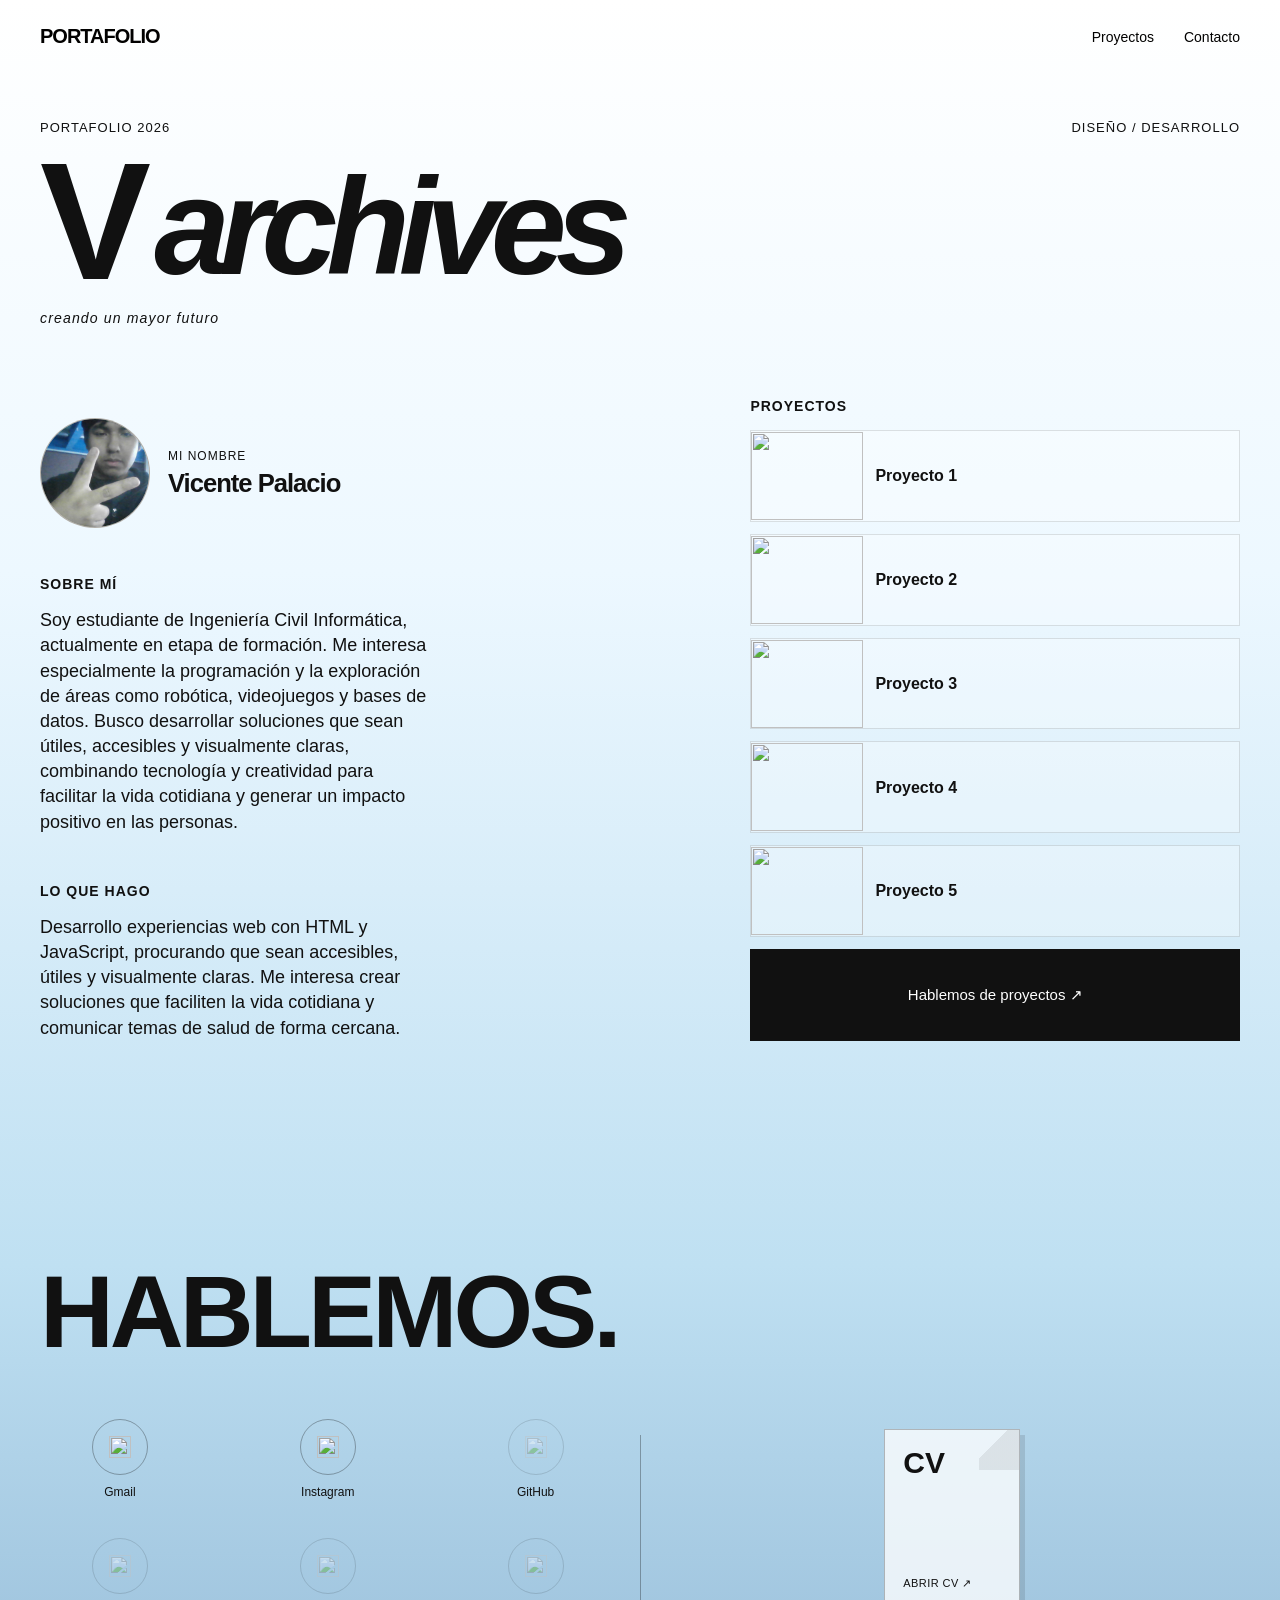
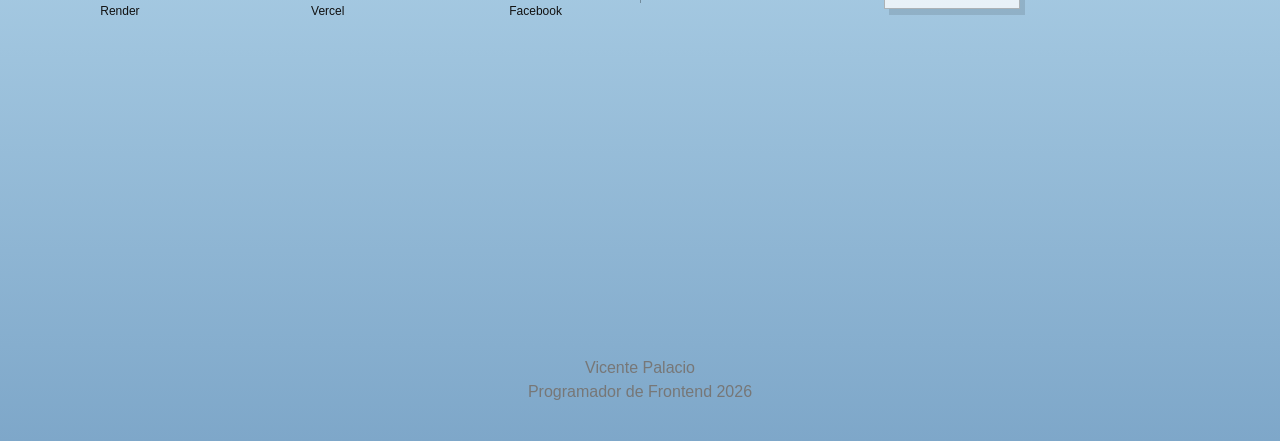
==== commit 3b23d354: "feat: consolidar portafolio en una pagina" ====
--- a/index.html
+++ b/index.html
@@ -11,8 +11,8 @@
     <nav aria-label="Navegación principal">
       <a class="logo" href="#top">PORTAFOLIO</a>
       <ul>
-        <li><a href="trabajos.html">Proyectos</a></li>
-        <li><a href="contacto.html">Contacto</a></li>
+        <li><a href="#home-projects-title">Proyectos</a></li>
+        <li><a href="#contact">Contacto</a></li>
       </ul>
     </nav>
   </header>
@@ -55,23 +55,90 @@
             <h2 id="what-i-do-title">Lo que hago</h2>
             <p class="hero-description">Desarrollo experiencias web con HTML y JavaScript, procurando que sean accesibles, útiles y visualmente claras. Me interesa crear soluciones que faciliten la vida cotidiana y comunicar temas de salud de forma cercana.</p>
           </section>
+
         </div>
-
+        <section class="home-projects-section" aria-labelledby="home-projects-title">
+          <h2 id="home-projects-title">Proyectos</h2>
+          <div class="home-project-grid">
+            <article class="home-project-card">
+              <img src="https://images.unsplash.com/photo-1516321318423-f06f85e504b3?auto=format&fit=crop&w=800&q=80" alt="">
+              <h3>Proyecto 1</h3>
+            </article>
+            <article class="home-project-card">
+              <img src="https://images.unsplash.com/photo-1555066931-4365d14bab8c?auto=format&fit=crop&w=800&q=80" alt="">
+              <h3>Proyecto 2</h3>
+            </article>
+            <article class="home-project-card">
+              <img src="https://images.unsplash.com/photo-1526379095098-d400fd0bf935?auto=format&fit=crop&w=800&q=80" alt="">
+              <h3>Proyecto 3</h3>
+            </article>
+            <article class="home-project-card">
+              <img src="https://images.unsplash.com/photo-1515879218367-8466d910aaa4?auto=format&fit=crop&w=800&q=80" alt="">
+              <h3>Proyecto 4</h3>
+            </article>
+            <article class="home-project-card">
+              <img src="https://images.unsplash.com/photo-1518770660439-4636190af475?auto=format&fit=crop&w=800&q=80" alt="">
+              <h3>Proyecto 5</h3>
+            </article>
+            <a class="home-project-more" href="#contact">Hablemos de proyectos ↗</a>
+          </div>
+        </section>
       </div>
     </section>
 
-    <a class="more-projects more-projects-large" href="trabajos.html">Más proyectos ↗</a>
-
     <footer class="contact" id="contact" aria-labelledby="contact-title">
       <h2 id="contact-title">HABLEMOS.</h2>
-      <a class="download-cv" href="assets/WIN_20260909_16_05_58_Pro.jpg" target="_blank" rel="noopener noreferrer" aria-label="Abrir CV en formato de imagen">Abrir CV ↓</a>
+      <div class="contact-options">
+        <ul class="contact-links" aria-label="Redes y plataformas de contacto">
+        <li>
+          <a class="contact-link" href="https://mail.google.com/mail/?view=cm&amp;fs=1&amp;to=Vpalacio2025%40alu.uct.cl&amp;su=Contacto%20desde%20mi%20portafolio" target="_blank" rel="noopener noreferrer" aria-label="Enviar correo con Gmail">
+            <img src="https://cdn.simpleicons.org/gmail" alt="">
+          </a>
+          <span class="contact-name">Gmail</span>
+        </li>
+        <li>
+          <a class="contact-link" href="https://www.instagram.com/vxxhen/" target="_blank" rel="noopener noreferrer" aria-label="Instagram de Vicente Palacio">
+            <img src="https://cdn.simpleicons.org/instagram" alt="">
+          </a>
+          <span class="contact-name">Instagram</span>
+        </li>
+        <li>
+          <span class="contact-link is-disabled" aria-label="GitHub, enlace pendiente" aria-disabled="true" title="GitHub, enlace pendiente">
+            <img src="https://cdn.simpleicons.org/github" alt="">
+          </span>
+          <span class="contact-name">GitHub</span>
+        </li>
+        <li>
+          <span class="contact-link is-disabled" aria-label="Render, enlace pendiente" aria-disabled="true" title="Render, enlace pendiente">
+            <img src="https://cdn.simpleicons.org/render" alt="">
+          </span>
+          <span class="contact-name">Render</span>
+        </li>
+        <li>
+          <span class="contact-link is-disabled" aria-label="Vercel, enlace pendiente" aria-disabled="true" title="Vercel, enlace pendiente">
+            <img src="https://cdn.simpleicons.org/vercel" alt="">
+          </span>
+          <span class="contact-name">Vercel</span>
+        </li>
+        <li>
+          <span class="contact-link is-disabled" aria-label="Facebook, enlace pendiente" aria-disabled="true" title="Facebook, enlace pendiente">
+            <img src="https://cdn.simpleicons.org/facebook" alt="">
+          </span>
+          <span class="contact-name">Facebook</span>
+        </li>
+        </ul>
+        <hr class="contact-divider" aria-hidden="true">
+        <a class="download-cv" href="assets/cv-en-preparacion.svg" target="_blank" rel="noopener noreferrer" aria-label="Ver aviso de CV en preparación">
+          <span class="cv-paper-mark" aria-hidden="true">CV</span>
+          <span class="cv-paper-label">Abrir CV ↗</span>
+        </a>
+      </div>
       <address class="contact-info">
-        <span>© 2026 Vicente Palacio</span>
-        <a href="https://mail.google.com/mail/?view=cm&amp;fs=1&amp;to=Vpalacio2025%40alu.uct.cl&amp;su=Contacto%20desde%20mi%20portafolio" target="_blank" rel="noopener noreferrer">Vpalacio2025@alu.uct.cl</a>
+        <span>Vicente Palacio</span>
+        <span>Programador de Frontend 2026</span>
       </address>
     </footer>
   </main>
 
-  <script src="app.js"></script>
 </body>
 </html>
--- a/style.css
+++ b/style.css
@@ -40,8 +40,8 @@
 
     nav {
       position: fixed;
-      top: auto;
-      bottom: 0;
+      top: 0;
+      bottom: auto;
       left: 0;
       width: 100%;
       padding: 25px 40px;
@@ -136,8 +136,8 @@
 
     .hero-layout {
       display: grid;
-      grid-template-columns: minmax(0, 680px);
-      align-items: start;
+      grid-template-columns: minmax(0, 1.15fr) minmax(300px, 0.85fr);
+      align-items: stretch;
       gap: 48px;
     }
 
@@ -150,11 +150,15 @@
     }
 
     .hero-profile-section,
-    .hero-copy-section {
+    .hero-copy-section,
+    .home-projects-section {
+      display: flex;
+      flex-direction: column;
       width: 100%;
     }
 
     .hero-copy-section h2,
+    .home-projects-section h2,
     .icinf-gallery h2 {
       margin: 0 0 16px;
       font-size: 14px;
@@ -256,6 +260,57 @@
       font-size: 18px;
       line-height: 1.4;
       margin: 0;
+    }
+
+    .home-project-grid {
+      display: grid;
+      grid-template-columns: minmax(0, 1fr);
+      grid-template-rows: repeat(6, minmax(88px, 1fr));
+      flex: 1;
+      gap: 12px;
+    }
+
+    .home-project-card {
+      display: grid;
+      grid-template-columns: 112px minmax(0, 1fr);
+      align-items: center;
+      min-width: 0;
+      overflow: hidden;
+      background: rgba(255, 255, 255, 0.28);
+      border: 1px solid rgba(17, 17, 17, 0.12);
+    }
+
+    .home-project-card img {
+      display: block;
+      width: 100%;
+      height: 88px;
+      object-fit: cover;
+    }
+
+    .home-project-card h3 {
+      padding: 12px;
+      font-size: 16px;
+      line-height: 1.2;
+    }
+
+    .home-project-more {
+      display: flex;
+      min-height: 88px;
+      align-items: center;
+      justify-content: center;
+      padding: 16px;
+      background: #111;
+      color: #fff;
+      text-align: center;
+      text-decoration: none;
+      font-size: 15px;
+      line-height: 1.3;
+      transition: background 0.25s ease, transform 0.25s ease;
+    }
+
+    .home-project-more:hover {
+      background: #31566f;
+      transform: translateY(-3px);
     }
 
     .hero-bottom .more-projects {
@@ -431,73 +486,6 @@
       color: #fff;
     }
 
-    .safe-box-section {
-      display: flex;
-      justify-content: center;
-      padding-top: 10px;
-      border-top: none;
-    }
-
-    .safe-box-wrap {
-      display: flex;
-      flex-direction: column;
-      align-items: center;
-      gap: 12px;
-    }
-
-    .safe-box-wrap h2 {
-      margin: 0;
-      font-size: 14px;
-      text-transform: uppercase;
-      letter-spacing: 1px;
-    }
-
-    .safe-box {
-      display: inline-flex;
-      flex-direction: column;
-      align-items: center;
-      justify-content: center;
-      gap: 8px;
-      width: min(180px, 70vw);
-      height: 120px;
-      border: 1px solid rgba(220, 53, 69, 0.45);
-      background: rgba(220, 53, 69, 0.06);
-      color: #c62828;
-      text-transform: uppercase;
-      letter-spacing: 0.12em;
-      cursor: pointer;
-      padding: 0 12px;
-      transition: background 0.25s ease, border-color 0.25s ease, color 0.25s ease, transform 0.25s ease;
-    }
-
-    .mini-grid .safe-box {
-      width: auto;
-      height: auto;
-      min-height: 180px;
-    }
-
-    .safe-box:hover {
-      transform: translateY(-2px);
-    }
-
-    .safe-box.is-unlocked {
-      border-color: rgba(34, 197, 94, 0.7);
-      background: rgba(34, 197, 94, 0.12);
-      color: #15803d;
-    }
-
-    .safe-box span {
-      font-size: 10px;
-      opacity: 0.9;
-    }
-
-    .safe-box strong {
-      font-size: 28px;
-      line-height: 1;
-      letter-spacing: 0.18em;
-      font-weight: 700;
-    }
-
     /* ---------- TRABAJOS SUBPAGE ---------- */
 
     .works-page {
@@ -674,44 +662,68 @@
     /* ---------- CONTACT ---------- */
 
     .contact {
-      padding: 160px 40px 50px;
-      min-height: 80vh;
+      padding: 120px 40px 40px;
+      min-height: 100svh;
 
       display: flex;
       flex-direction: column;
+      justify-content: flex-start;
+    }
+
+    .contact h2 {
+      margin: 0 0 56px;
+      font-size: clamp(54px, 8vw, 120px);
+      line-height: 1;
+      letter-spacing: -0.04em;
+      white-space: nowrap;
+    }
+
+    .contact-options {
+      display: grid;
+      grid-template-columns: minmax(0, 1fr) 1px minmax(0, 1fr);
+      align-items: center;
+      column-gap: 24px;
+      width: 100%;
+      margin-left: 0;
+    }
+
+    .contact-info {
+      display: flex;
+      flex-direction: column;
+      align-items: center;
+      justify-content: center;
+      gap: 6px;
+      margin-top: auto;
+      padding-top: 0;
+      font-style: normal;
+      text-align: center;
+      color: #777;
+    }
+
+    .download-cv {
+      display: flex;
+      justify-self: center;
+      flex-direction: column;
+      align-items: flex-start;
       justify-content: space-between;
-    }
-
-    .contact h2 {
-      font-size: clamp(60px, 12vw, 180px);
-      line-height: 0.8;
-      letter-spacing: -8px;
-    }
-
-    .contact-info {
-      display: flex;
-      justify-content: space-between;
-      border-top: 1px solid #111;
-      padding-top: 20px;
-      font-style: normal;
-    }
-
-    .download-cv {
+      width: 136px;
+      height: 180px;
       align-self: center;
-      margin: 40px 0;
-      padding: 16px 24px;
-      border: 1px solid rgba(17, 17, 17, 0.4);
+      margin: 0;
+      padding: 18px;
+      border: 1px solid rgba(17, 17, 17, 0.28);
+      background: linear-gradient(135deg, transparent 20px, rgba(17, 17, 17, 0.08) 20px) top right / 40px 40px no-repeat, rgba(255, 255, 255, 0.76);
+      box-shadow: 5px 6px 0 rgba(17, 17, 17, 0.12);
       color: #111;
       text-decoration: none;
-      text-transform: uppercase;
-      letter-spacing: 1px;
       font-size: 12px;
-      transition: background 0.25s ease, color 0.25s ease;
+      transition: background-color 0.25s ease, box-shadow 0.25s ease, transform 0.25s ease;
     }
 
     .download-cv:hover {
-      background: #111;
-      color: #f1f0eb;
+      background-color: #fff;
+      box-shadow: 7px 9px 0 rgba(17, 17, 17, 0.16);
+      transform: translateY(-2px);
     }
 
     .contact-page {
@@ -745,48 +757,77 @@
 
     .contact-links {
       display: grid;
-      grid-template-columns: repeat(3, minmax(120px, 1fr));
-      gap: 42px;
-      max-width: 720px;
+      grid-template-columns: repeat(3, minmax(0, 1fr));
+      gap: 38px 48px;
+      width: 100%;
+      max-width: 100%;
       margin: 0;
       padding: 0;
       list-style: none;
     }
 
+    .contact-divider {
+      width: 1px;
+      height: 168px;
+      margin: 0;
+      border: 0;
+      background: rgba(17, 17, 17, 0.32);
+    }
+
     .contact-links li {
-      display: flex;
-      justify-content: center;
-    }
-
-    .contact-link {
       display: flex;
       flex-direction: column;
       align-items: center;
+      gap: 10px;
       justify-content: center;
-      gap: 12px;
-      aspect-ratio: 1;
-      width: 100%;
-      max-width: 180px;
+      text-align: center;
+    }
+
+    .contact-link {
+      display: flex;
+      align-items: center;
+      justify-content: center;
+      width: 56px;
+      height: 56px;
       border: 1px solid rgba(17, 17, 17, 0.32);
       border-radius: 50%;
       color: #111;
       text-decoration: none;
-      font-size: 14px;
-      text-transform: uppercase;
-      letter-spacing: 0.08em;
       transition: background 0.25s ease, color 0.25s ease, transform 0.25s ease;
     }
 
     .contact-link img {
-      width: 32px;
-      height: 32px;
+      width: 22px;
+      height: 22px;
       object-fit: contain;
     }
 
-    .contact-link:hover {
-      background: #111;
-      color: #f1f0eb;
-      transform: translateY(-4px);
+    .contact-name {
+      font-size: 12px;
+      line-height: 1.2;
+    }
+
+    .cv-paper-mark {
+      font-size: 30px;
+      font-weight: 700;
+      line-height: 1;
+    }
+
+    .cv-paper-label {
+      font-size: 11px;
+      text-transform: uppercase;
+      letter-spacing: 0.04em;
+    }
+
+    a.contact-link:hover {
+      background: rgba(255, 255, 255, 0.72);
+      border-color: #111;
+      transform: translateY(-2px);
+    }
+
+    .contact-link.is-disabled {
+      opacity: 0.42;
+      cursor: not-allowed;
     }
 
     .contact a {
@@ -823,8 +864,13 @@
 
       .hero {
         min-height: 720px;
-        height: 100svh;
+        height: auto;
         padding: 125px 28px 30px;
+      }
+
+      .hero-layout {
+        grid-template-columns: minmax(0, 1.1fr) minmax(260px, 0.9fr);
+        gap: 32px;
       }
 
       .hero-title {
@@ -893,7 +939,7 @@
 
       .contact {
         padding: 120px 28px 40px;
-        min-height: 650px;
+        min-height: 100svh;
       }
 
       .contact-page {
@@ -901,7 +947,7 @@
       }
 
       .contact-links {
-        gap: 30px;
+        gap: 32px 30px;
       }
 
       .contact h2 {
@@ -938,6 +984,11 @@
       .hero-layout {
         grid-template-columns: 1fr;
         gap: 56px;
+      }
+
+      .home-project-grid {
+        grid-template-columns: minmax(0, 1fr);
+        gap: 10px;
       }
 
       .hero-main-column {
@@ -992,6 +1043,7 @@
 
       .contact {
         padding: 100px 20px 30px;
+        min-height: 100svh;
       }
 
       .contact-page {
@@ -999,16 +1051,40 @@
       }
 
       .contact-links {
-        grid-template-columns: repeat(2, minmax(100px, 1fr));
-        gap: 24px;
+        gap: 28px 16px;
+      }
+
+      .contact-link {
+        width: 52px;
+        height: 52px;
       }
 
       .contact h2 {
-        font-size: 22vw;
+        margin-bottom: 48px;
+        font-size: clamp(38px, 12vw, 52px);
+        letter-spacing: -0.04em;
+        text-align: center;
+      }
+
+      .contact-options {
+        grid-template-columns: minmax(0, 1fr);
+        row-gap: 28px;
+        width: 100%;
+        margin: 0;
+      }
+
+      .contact-divider {
+        width: 100%;
+        height: 1px;
+      }
+
+      .download-cv {
+        width: 124px;
+        height: 164px;
+        margin: 0 auto;
       }
 
       .contact-info {
-        flex-direction: column;
-        gap: 15px;
-      }
-    }
+        gap: 6px;
+      }
+    }
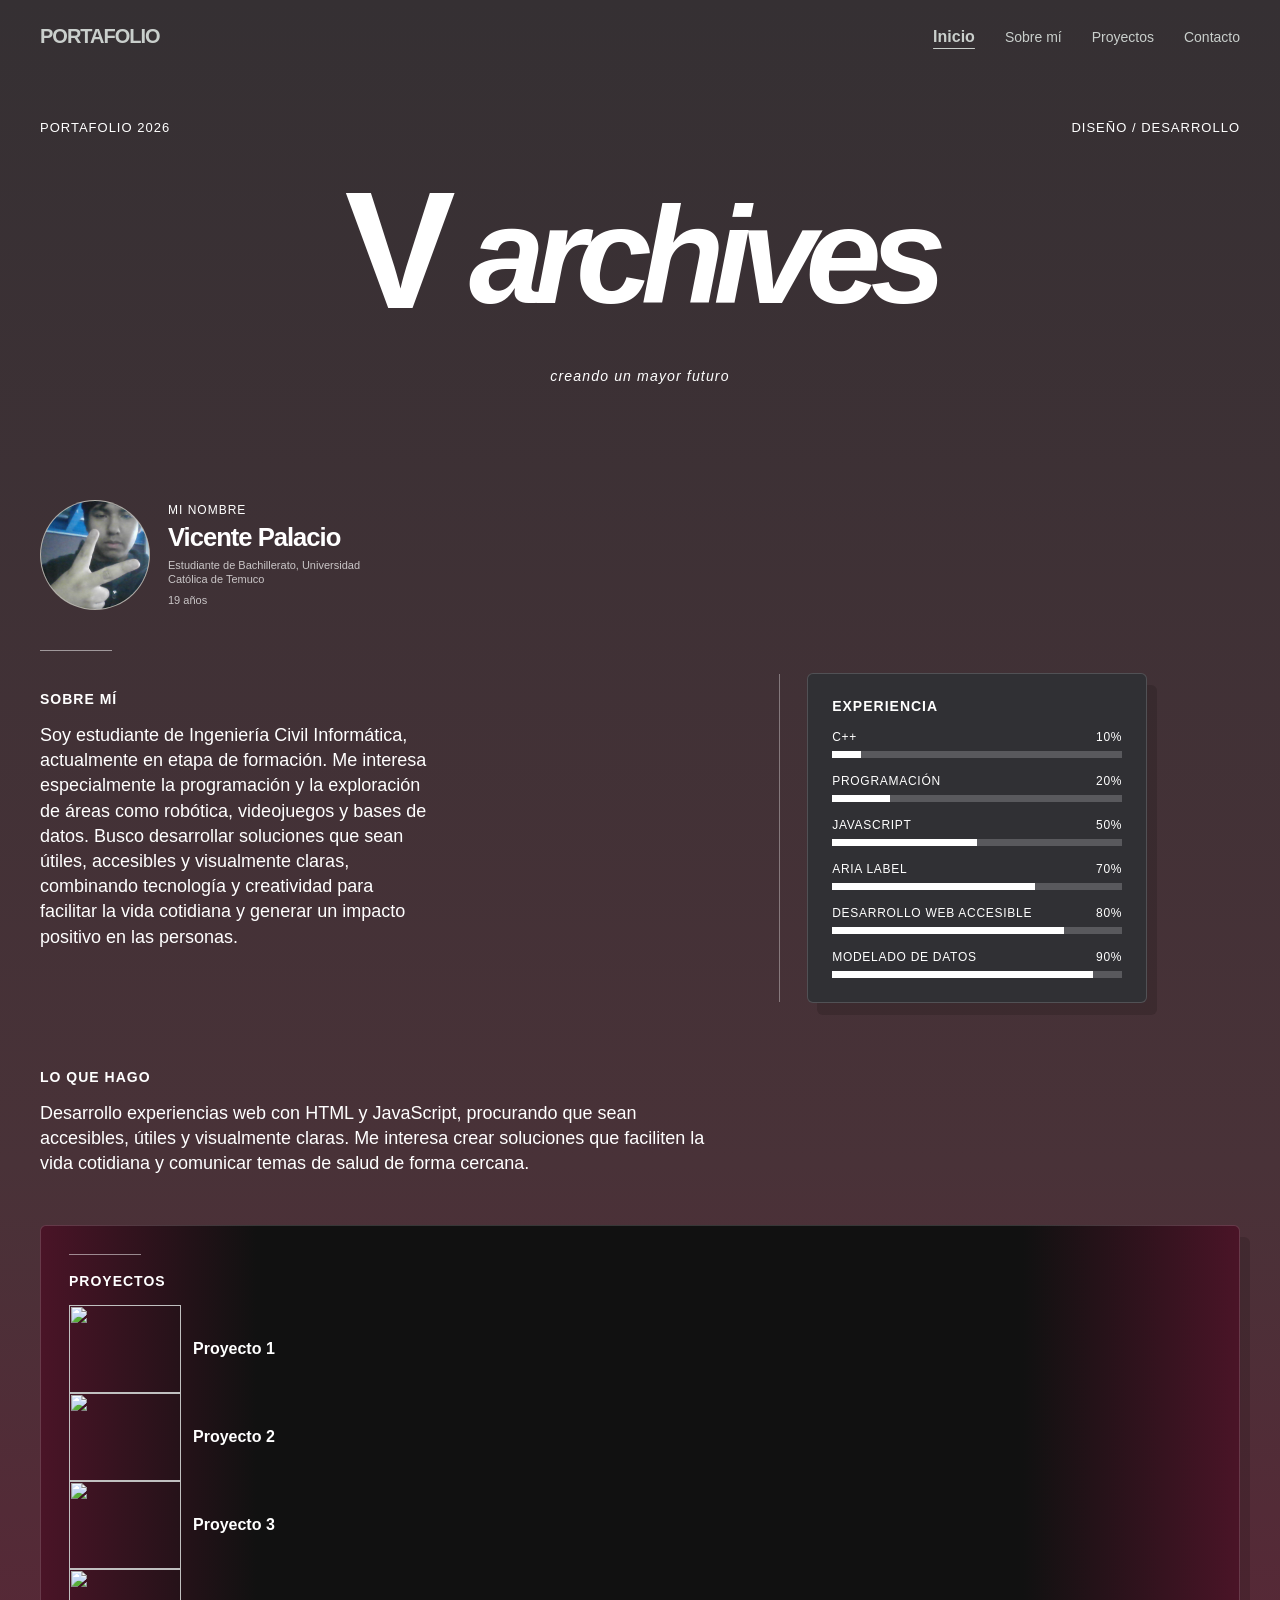
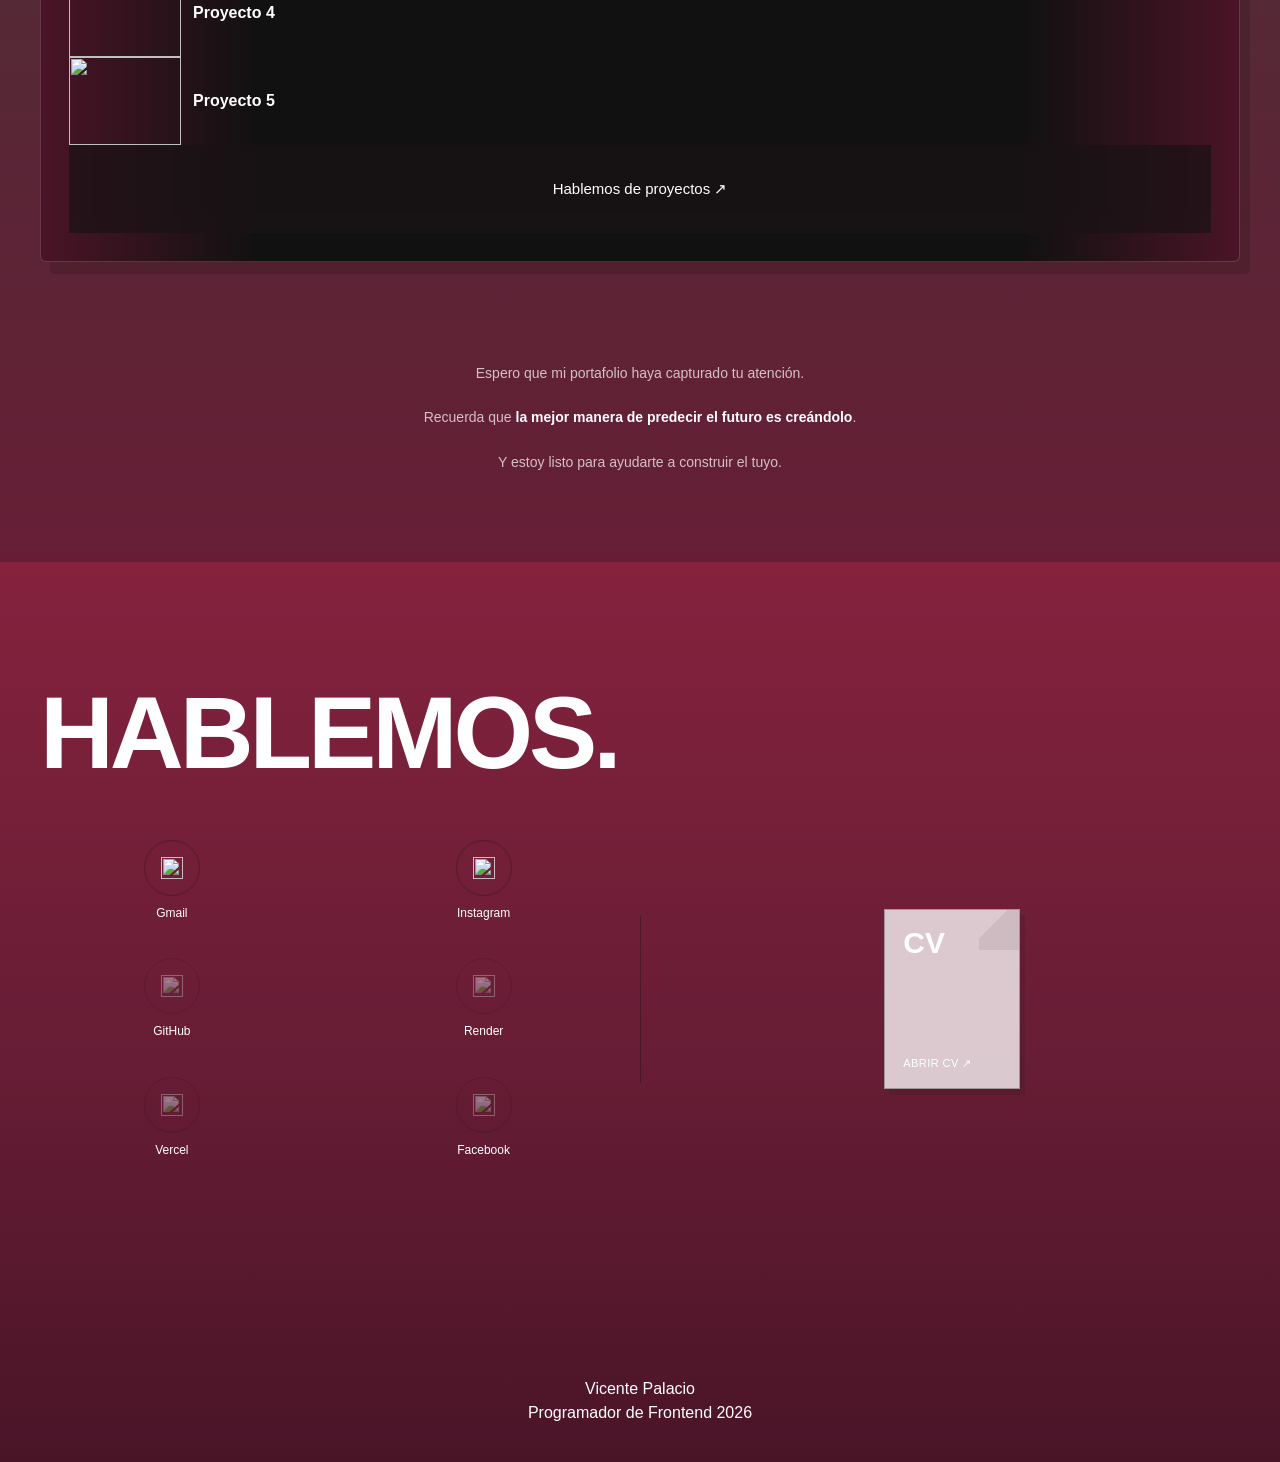
==== commit 6cda6b0f: "Actualiza portafolio y estilos" ====
--- a/index.html
+++ b/index.html
@@ -3,7 +3,7 @@
 <head>
   <meta charset="UTF-8">
   <meta name="viewport" content="width=device-width, initial-scale=1.0">
-  <link rel="stylesheet" href="style.css">
+  <link rel="stylesheet" href="CSS/style.css">
   <title>Portafolio - Vicente Palacio</title>
 </head>
 <body>
@@ -11,29 +11,31 @@
     <nav aria-label="Navegación principal">
       <a class="logo" href="#top">PORTAFOLIO</a>
       <ul>
-        <li><a href="#home-projects-title">Proyectos</a></li>
-        <li><a href="#contact">Contacto</a></li>
+        <li><a class="nav-link active" href="#home">Inicio</a></li>
+        <li><a class="nav-link" href="#about">Sobre mí</a></li>
+        <li><a class="nav-link" href="#projects">Proyectos</a></li>
+        <li><a class="nav-link" href="#contact">Contacto</a></li>
       </ul>
     </nav>
   </header>
 
   <main id="top">
-    <section class="hero" aria-labelledby="hero-title">
-      <header class="hero-top">
+    <section class="hero" id="home" aria-labelledby="hero-title">
+      <header class="hero-top" aria-label="Información del portafolio">
         <span>Portafolio 2026</span>
         <span>Diseño / Desarrollo</span>
       </header>
 
-      <div class="hero-brand">
+      <header class="hero-brand" aria-label="Identidad del portafolio">
         <h1 id="hero-title" class="hero-title reveal" aria-label="Varchives">
-          <span class="brand-v">V</span>
+          <button class="brand-v" id="brand-v-button" type="button" aria-label="Presiona 10 veces para abrir el GIF">V</button>
           <span class="brand-archives">archives</span>
         </h1>
         <p class="hero-slogan">creando un mayor futuro</p>
-      </div>
+      </header>
 
       <div class="hero-layout">
-        <div class="hero-main-column">
+        <section class="hero-main-column" aria-label="Presentación personal">
           <section class="hero-profile-section" aria-label="Perfil personal">
             <div class="hero-profile">
               <figure class="profile-photo">
@@ -42,53 +44,92 @@
               <div class="profile-copy">
                 <p class="profile-label">Mi nombre</p>
                 <p class="profile-name">Vicente Palacio</p>
+                <p class="profile-status">Estudiante de Bachillerato, Universidad Católica de Temuco</p>
+                <p class="profile-age">19 años</p>
               </div>
             </div>
           </section>
 
-          <section class="hero-copy-section" id="about" aria-labelledby="about-title">
-            <h2 id="about-title">Sobre mí</h2>
-            <p class="hero-description">Soy estudiante de Ingeniería Civil Informática, actualmente en etapa de formación. Me interesa especialmente la programación y la exploración de áreas como robótica, videojuegos y bases de datos. Busco desarrollar soluciones que sean útiles, accesibles y visualmente claras, combinando tecnología y creatividad para facilitar la vida cotidiana y generar un impacto positivo en las personas.</p>
+          <div class="section-divider-small profile-divider" aria-hidden="true"></div>
+
+          <section class="about-experience-layout" aria-label="Perfil y experiencia profesional">
+            <section class="hero-copy-section" id="about" aria-labelledby="about-title">
+              <h2 id="about-title">Sobre mí</h2>
+              <p class="hero-description">Soy estudiante de Ingeniería Civil Informática, actualmente en etapa de formación. Me interesa especialmente la programación y la exploración de áreas como robótica, videojuegos y bases de datos. Busco desarrollar soluciones que sean útiles, accesibles y visualmente claras, combinando tecnología y creatividad para facilitar la vida cotidiana y generar un impacto positivo en las personas.</p>
+            </section>
+
+            <aside class="experience" aria-labelledby="experience-title">
+              <h2 id="experience-title">Experiencia</h2>
+              <ul class="experience-list">
+                <li class="experience-item">
+                  <div class="experience-label"><span>C++</span><span>10%</span></div>
+                  <div class="experience-bar" role="progressbar" aria-label="Experiencia en C++" aria-valuenow="10" aria-valuemin="0" aria-valuemax="100"><span style="width: 10%"></span></div>
+                </li>
+                <li class="experience-item">
+                  <div class="experience-label"><span>Programación</span><span>20%</span></div>
+                  <div class="experience-bar" role="progressbar" aria-label="Experiencia en programación" aria-valuenow="20" aria-valuemin="0" aria-valuemax="100"><span style="width: 20%"></span></div>
+                </li>
+                <li class="experience-item">
+                  <div class="experience-label"><span>JavaScript</span><span>50%</span></div>
+                  <div class="experience-bar" role="progressbar" aria-label="Experiencia en JavaScript" aria-valuenow="50" aria-valuemin="0" aria-valuemax="100"><span style="width: 50%"></span></div>
+                </li>
+                <li class="experience-item">
+                  <div class="experience-label"><span>ARIA label</span><span>70%</span></div>
+                  <div class="experience-bar" role="progressbar" aria-label="Experiencia en ARIA label" aria-valuenow="70" aria-valuemin="0" aria-valuemax="100"><span style="width: 70%"></span></div>
+                </li>
+                <li class="experience-item">
+                  <div class="experience-label"><span>Desarrollo Web Accesible</span><span>80%</span></div>
+                  <div class="experience-bar" role="progressbar" aria-label="Experiencia en Desarrollo Web Accesible" aria-valuenow="80" aria-valuemin="0" aria-valuemax="100"><span style="width: 80%"></span></div>
+                </li>
+                <li class="experience-item">
+                  <div class="experience-label"><span>Modelado de datos</span><span>90%</span></div>
+                  <div class="experience-bar" role="progressbar" aria-label="Experiencia en Modelado de datos" aria-valuenow="90" aria-valuemin="0" aria-valuemax="100"><span style="width: 90%"></span></div>
+                </li>
+              </ul>
+            </aside>
           </section>
 
-          <section class="hero-copy-section" aria-labelledby="what-i-do-title">
+          <section class="hero-copy-section what-i-do-section" aria-labelledby="what-i-do-title">
             <h2 id="what-i-do-title">Lo que hago</h2>
             <p class="hero-description">Desarrollo experiencias web con HTML y JavaScript, procurando que sean accesibles, útiles y visualmente claras. Me interesa crear soluciones que faciliten la vida cotidiana y comunicar temas de salud de forma cercana.</p>
           </section>
 
-        </div>
-        <section class="home-projects-section" aria-labelledby="home-projects-title">
+        </section>
+        <section class="home-projects-section" id="projects" aria-labelledby="home-projects-title">
+          <div class="section-divider-small project-divider" aria-hidden="true"></div>
           <h2 id="home-projects-title">Proyectos</h2>
-          <div class="home-project-grid">
-            <article class="home-project-card">
+          <div class="home-project-grid" role="list" aria-label="Lista de proyectos destacados">
+            <article class="home-project-card" role="listitem" aria-labelledby="project-1-title">
               <img src="https://images.unsplash.com/photo-1516321318423-f06f85e504b3?auto=format&fit=crop&w=800&q=80" alt="">
-              <h3>Proyecto 1</h3>
-            </article>
-            <article class="home-project-card">
+              <h3 id="project-1-title">Proyecto 1</h3>
+            </article>
+            <article class="home-project-card" role="listitem" aria-labelledby="project-2-title">
               <img src="https://images.unsplash.com/photo-1555066931-4365d14bab8c?auto=format&fit=crop&w=800&q=80" alt="">
-              <h3>Proyecto 2</h3>
-            </article>
-            <article class="home-project-card">
+              <h3 id="project-2-title">Proyecto 2</h3>
+            </article>
+            <article class="home-project-card" role="listitem" aria-labelledby="project-3-title">
               <img src="https://images.unsplash.com/photo-1526379095098-d400fd0bf935?auto=format&fit=crop&w=800&q=80" alt="">
-              <h3>Proyecto 3</h3>
-            </article>
-            <article class="home-project-card">
+              <h3 id="project-3-title">Proyecto 3</h3>
+            </article>
+            <article class="home-project-card" role="listitem" aria-labelledby="project-4-title">
               <img src="https://images.unsplash.com/photo-1515879218367-8466d910aaa4?auto=format&fit=crop&w=800&q=80" alt="">
-              <h3>Proyecto 4</h3>
-            </article>
-            <article class="home-project-card">
+              <h3 id="project-4-title">Proyecto 4</h3>
+            </article>
+            <article class="home-project-card" role="listitem" aria-labelledby="project-5-title">
               <img src="https://images.unsplash.com/photo-1518770660439-4636190af475?auto=format&fit=crop&w=800&q=80" alt="">
-              <h3>Proyecto 5</h3>
-            </article>
-            <a class="home-project-more" href="#contact">Hablemos de proyectos ↗</a>
+              <h3 id="project-5-title">Proyecto 5</h3>
+            </article>
+            <a class="home-project-more" href="#contact" role="listitem" aria-label="Ir a la sección de contacto para hablar de proyectos">Hablemos de proyectos ↗</a>
           </div>
         </section>
       </div>
     </section>
 
+    <p class="portfolio-closing">Espero que mi portafolio haya capturado tu atención.<br><br>Recuerda que <strong>la mejor manera de predecir el futuro es creándolo</strong>.<br><br>Y estoy listo para ayudarte a construir el tuyo.</p>
+
     <footer class="contact" id="contact" aria-labelledby="contact-title">
       <h2 id="contact-title">HABLEMOS.</h2>
-      <div class="contact-options">
+      <section class="contact-options" aria-label="Opciones de contacto y currículum">
         <ul class="contact-links" aria-label="Redes y plataformas de contacto">
         <li>
           <a class="contact-link" href="https://mail.google.com/mail/?view=cm&amp;fs=1&amp;to=Vpalacio2025%40alu.uct.cl&amp;su=Contacto%20desde%20mi%20portafolio" target="_blank" rel="noopener noreferrer" aria-label="Enviar correo con Gmail">
@@ -103,25 +144,25 @@
           <span class="contact-name">Instagram</span>
         </li>
         <li>
-          <span class="contact-link is-disabled" aria-label="GitHub, enlace pendiente" aria-disabled="true" title="GitHub, enlace pendiente">
+          <span class="contact-link is-disabled" role="link" aria-label="GitHub, enlace pendiente" aria-disabled="true" title="GitHub, enlace pendiente">
             <img src="https://cdn.simpleicons.org/github" alt="">
           </span>
           <span class="contact-name">GitHub</span>
         </li>
         <li>
-          <span class="contact-link is-disabled" aria-label="Render, enlace pendiente" aria-disabled="true" title="Render, enlace pendiente">
+          <span class="contact-link is-disabled" role="link" aria-label="Render, enlace pendiente" aria-disabled="true" title="Render, enlace pendiente">
             <img src="https://cdn.simpleicons.org/render" alt="">
           </span>
           <span class="contact-name">Render</span>
         </li>
         <li>
-          <span class="contact-link is-disabled" aria-label="Vercel, enlace pendiente" aria-disabled="true" title="Vercel, enlace pendiente">
+          <span class="contact-link is-disabled" role="link" aria-label="Vercel, enlace pendiente" aria-disabled="true" title="Vercel, enlace pendiente">
             <img src="https://cdn.simpleicons.org/vercel" alt="">
           </span>
           <span class="contact-name">Vercel</span>
         </li>
         <li>
-          <span class="contact-link is-disabled" aria-label="Facebook, enlace pendiente" aria-disabled="true" title="Facebook, enlace pendiente">
+          <span class="contact-link is-disabled" role="link" aria-label="Facebook, enlace pendiente" aria-disabled="true" title="Facebook, enlace pendiente">
             <img src="https://cdn.simpleicons.org/facebook" alt="">
           </span>
           <span class="contact-name">Facebook</span>
@@ -132,13 +173,55 @@
           <span class="cv-paper-mark" aria-hidden="true">CV</span>
           <span class="cv-paper-label">Abrir CV ↗</span>
         </a>
-      </div>
-      <address class="contact-info">
+      </section>
+      <address class="contact-info" aria-label="Información del propietario del portafolio">
         <span>Vicente Palacio</span>
         <span>Programador de Frontend 2026</span>
       </address>
     </footer>
   </main>
 
+  <script>
+    const brandVButton = document.querySelector("#brand-v-button");
+    let brandVClicks = 0;
+
+    brandVButton.addEventListener("click", () => {
+      brandVClicks += 1;
+
+      if (brandVClicks === 10) {
+        window.open("assets/caja-fuerte.gif", "_blank", "noopener,noreferrer");
+        brandVClicks = 0;
+      }
+    });
+
+    const navigationLinks = document.querySelectorAll(".nav-link");
+    const navigationSections = document.querySelectorAll("#home, #about, #projects, #contact");
+
+    const updateActiveNavigation = () => {
+      let activeSection = navigationSections[0];
+      const activationLine = window.innerHeight * 0.45;
+
+      navigationSections.forEach((section) => {
+        if (section.getBoundingClientRect().top <= activationLine) {
+          activeSection = section;
+        }
+      });
+
+      navigationLinks.forEach((link) => {
+        const isActive = link.getAttribute("href") === `#${activeSection.id}`;
+        link.classList.toggle("active", isActive);
+
+        if (isActive) {
+          link.setAttribute("aria-current", "page");
+        } else {
+          link.removeAttribute("aria-current");
+        }
+      });
+    };
+
+    updateActiveNavigation();
+    window.addEventListener("scroll", updateActiveNavigation, { passive: true });
+  </script>
+
 </body>
 </html>
--- a/CSS/style.css
+++ b/CSS/style.css
@@ -0,0 +1,1260 @@
+
+    * {
+      margin: 0;
+      padding: 0;
+      box-sizing: border-box;
+    }
+
+    html {
+      scroll-behavior: smooth;
+    }
+
+    body {
+      background: linear-gradient(180deg, #353033 0%, #493238 38%, #671d35 72%, #85223e 100%);
+      color: #fff;
+      font-family: Arial, Helvetica, sans-serif;
+      overflow-x: hidden;
+    }
+
+    main,
+    header,
+    footer,
+    section,
+    article,
+    nav,
+    address {
+      display: block;
+    }
+
+    /* ---------- NAVBAR ---------- */
+
+    .site-header {
+      padding: 0;
+    }
+
+    nav .logo {
+      font-size: 20px;
+      font-weight: bold;
+      letter-spacing: -1px;
+    }
+
+    nav {
+      position: fixed;
+      top: 0;
+      bottom: auto;
+      left: 0;
+      width: 100%;
+      padding: 25px 40px;
+
+      display: flex;
+      justify-content: space-between;
+      align-items: center;
+
+      z-index: 100;
+      mix-blend-mode: difference;
+      color: white;
+    }
+
+    nav ul {
+      display: flex;
+      gap: 30px;
+      list-style: none;
+    }
+
+    nav a {
+      color: inherit;
+      text-decoration: none;
+      font-size: 14px;
+      transition: transform 0.2s ease, font-size 0.2s ease;
+    }
+
+    nav .nav-link.active {
+      font-size: 16px;
+      font-weight: 700;
+      transform: scale(1.08);
+      text-decoration: underline;
+      text-underline-offset: 6px;
+    }
+
+    /* ---------- HERO ---------- */
+
+    .hero {
+      min-height: 100vh;
+      padding: 140px 40px 100px;
+    }
+
+    .hero-top {
+      display: flex;
+      justify-content: space-between;
+      font-size: 13px;
+      text-transform: uppercase;
+      letter-spacing: 1px;
+      transform: translateY(-20px);
+    }
+
+    .hero-title {
+      font-size: clamp(70px, 13vw, 190px);
+      line-height: 0.8;
+      letter-spacing: -10px;
+      font-weight: 700;
+      display: flex;
+      flex-direction: row;
+      align-items: baseline;
+      justify-content: center;
+      width: 100%;
+      gap: 0.08em;
+      flex-wrap: nowrap;
+    }
+
+    .hero-brand {
+      display: flex;
+      flex-direction: column;
+      align-items: center;
+      justify-content: center;
+      text-align: center;
+      width: 100%;
+      margin-bottom: 96px;
+    }
+
+    .hero-slogan {
+      margin: 22px 0 0;
+      font-size: clamp(12px, 1.1vw, 15px);
+      font-style: italic;
+      font-weight: 400;
+      letter-spacing: 0.08em;
+    }
+
+    .brand-v {
+      display: inline-block;
+      font-weight: 800;
+      font-size: 1em;
+      padding: 0;
+      border: 0;
+      background: transparent;
+      color: inherit;
+      font-family: inherit;
+      cursor: pointer;
+    }
+
+    .brand-archives {
+      display: inline-block;
+      font-style: italic;
+      font-size: 0.82em;
+      font-weight: 600;
+      letter-spacing: -0.08em;
+      transform: translateY(-0.04em);
+    }
+
+    .hero-bottom {
+      display: flex;
+      justify-content: space-between;
+      align-items: flex-start;
+      gap: 48px;
+    }
+
+    .hero-layout {
+      display: grid;
+      grid-template-columns: 1fr;
+      align-items: stretch;
+      gap: 48px;
+    }
+
+    .hero-main-column {
+      display: flex;
+      flex-direction: column;
+      align-items: flex-start;
+      gap: 48px;
+      max-width: none;
+    }
+
+    .about-experience-layout {
+      display: grid;
+      grid-template-columns: minmax(0, 1fr) minmax(220px, 0.85fr);
+      align-items: start;
+      gap: 56px;
+      width: 100%;
+      max-width: none;
+    }
+
+    .experience {
+      background: #303034;
+      border: 1px solid rgba(255, 255, 255, 0.16);
+      border-radius: 6px;
+      box-shadow: 10px 12px 0 rgba(20, 12, 16, 0.18);
+    }
+
+    .experience {
+      position: relative;
+      align-self: center;
+      justify-self: center;
+      width: min(100%, 340px);
+      padding: 24px;
+      transform: translateY(-18px);
+    }
+
+    .experience::before {
+      content: "";
+      position: absolute;
+      top: 0;
+      bottom: 0;
+      left: -29px;
+      width: 1px;
+      background: rgba(255, 255, 255, 0.35);
+    }
+
+    .hero-profile-section,
+    .hero-copy-section,
+    .home-projects-section {
+      display: flex;
+      flex-direction: column;
+      width: 100%;
+    }
+
+    .hero-profile-section {
+      margin-top: 0;
+    }
+
+    .section-divider-small {
+      width: 72px;
+      height: 1px;
+      background: rgba(255, 255, 255, 0.5);
+    }
+
+    .profile-divider {
+      margin: -8px 0;
+    }
+
+    .project-divider {
+      margin-bottom: 18px;
+    }
+
+    .home-projects-section {
+      padding: 28px;
+      background: linear-gradient(90deg, #4a1427 0%, #111 18%, #111 82%, #4a1427 100%);
+      border: 1px solid rgba(255, 255, 255, 0.16);
+      border-radius: 6px;
+      box-shadow: 10px 12px 0 rgba(20, 12, 16, 0.18);
+    }
+
+    .hero-copy-section h2,
+    .home-projects-section h2,
+    .icinf-gallery h2,
+    .experience h2 {
+      margin: 0 0 16px;
+      font-size: 14px;
+      text-transform: uppercase;
+      letter-spacing: 1px;
+    }
+
+    .what-i-do-section .hero-description {
+      max-width: 680px;
+    }
+
+    .experience-list {
+      display: grid;
+      gap: 16px;
+      padding: 0;
+      list-style: none;
+    }
+
+    .experience-item {
+      display: grid;
+      gap: 7px;
+    }
+
+    .experience-label {
+      display: flex;
+      justify-content: space-between;
+      gap: 16px;
+      font-size: 12px;
+      text-transform: uppercase;
+      letter-spacing: 0.06em;
+    }
+
+    .experience-bar {
+      height: 7px;
+      overflow: hidden;
+      background: rgba(255, 255, 255, 0.2);
+    }
+
+    .experience-bar span {
+      display: block;
+      height: 100%;
+      background: #fff;
+    }
+
+    .icinf-gallery {
+      width: 100%;
+      max-width: 520px;
+    }
+
+    .icinf-gallery-grid {
+      display: grid;
+      grid-template-columns: repeat(2, minmax(0, 1fr));
+      gap: 16px;
+    }
+
+    .icinf-gallery figure {
+      margin: 0;
+      overflow: hidden;
+      background: #d9d5ce;
+    }
+
+    .icinf-gallery img {
+      display: block;
+      width: 100%;
+      aspect-ratio: 4 / 3;
+      object-fit: cover;
+      transition: transform 0.5s ease;
+    }
+
+    .icinf-gallery figure:hover img {
+      transform: scale(1.04);
+    }
+
+    .hero-intro-block {
+      max-width: 390px;
+    }
+
+    .hero-label {
+      margin: 0 0 8px;
+      font-size: 12px;
+      text-transform: uppercase;
+      letter-spacing: 1px;
+    }
+
+    .hero-profile {
+      display: flex;
+      align-items: center;
+      gap: 18px;
+      margin-top: 20px;
+    }
+
+    .profile-photo {
+      width: 110px;
+      height: 110px;
+      border-radius: 50%;
+      overflow: hidden;
+      border: 1px solid rgba(17, 17, 17, 0.2);
+      background: #d9d5ce;
+      flex-shrink: 0;
+      position: relative;
+    }
+
+    .profile-photo img {
+      width: 100%;
+      height: 100%;
+      object-fit: cover;
+      object-position: center center;
+      display: block;
+      transform: scale(1.08);
+    }
+
+    .profile-copy {
+      display: flex;
+      flex-direction: column;
+      gap: 6px;
+    }
+
+    .profile-copy p {
+      margin: 0;
+    }
+
+    .profile-label {
+      font-size: 12px;
+      text-transform: uppercase;
+      letter-spacing: 1px;
+    }
+
+    .profile-name {
+      font-size: clamp(22px, 2vw, 30px);
+      letter-spacing: -1px;
+      font-weight: 700;
+    }
+
+    .profile-status,
+    .profile-age {
+      max-width: 230px;
+      font-size: 11px;
+      line-height: 1.3;
+      color: rgba(255, 255, 255, 0.72);
+    }
+
+    .hero-description {
+      max-width: 390px;
+      font-size: 18px;
+      line-height: 1.4;
+      margin: 0;
+    }
+
+    .home-project-grid {
+      display: grid;
+      grid-template-columns: minmax(0, 1fr);
+      grid-template-rows: repeat(6, minmax(88px, 1fr));
+      flex: 1;
+      gap: 0;
+      background: transparent;
+    }
+
+    .home-project-card {
+      display: grid;
+      grid-template-columns: 112px minmax(0, 1fr);
+      align-items: center;
+      min-width: 0;
+      overflow: hidden;
+      background: transparent;
+      border: 0;
+      position: relative;
+      transition: transform 0.25s ease, box-shadow 0.25s ease, z-index 0s;
+    }
+
+    .home-project-card img {
+      display: block;
+      width: 100%;
+      height: 88px;
+      object-fit: cover;
+    }
+
+    .home-project-card h3 {
+      padding: 12px;
+      font-size: 16px;
+      line-height: 1.2;
+    }
+
+    .home-project-card:hover {
+      z-index: 2;
+      transform: scale(1.03);
+      box-shadow: 0 10px 24px rgba(20, 12, 16, 0.32);
+    }
+
+    .home-project-more {
+      display: flex;
+      min-height: 88px;
+      align-items: center;
+      justify-content: center;
+      padding: 16px;
+      background: rgba(25, 18, 22, 0.72);
+      color: #fff;
+      text-align: center;
+      text-decoration: none;
+      font-size: 15px;
+      line-height: 1.3;
+      position: relative;
+      transition: background 0.25s ease, transform 0.25s ease, box-shadow 0.25s ease;
+    }
+
+    .home-project-more:hover {
+      background: #9b3452;
+      z-index: 2;
+      transform: scale(1.03) translateY(-3px);
+      box-shadow: 0 10px 24px rgba(20, 12, 16, 0.32);
+    }
+
+    .hero-bottom .more-projects {
+      margin: 0;
+    }
+
+    .scroll {
+      font-size: 12px;
+      text-transform: uppercase;
+    }
+
+    .portfolio-closing {
+      max-width: 680px;
+      margin: 0 auto;
+      padding: 0 40px 88px;
+      color: rgba(255, 255, 255, 0.72);
+      font-size: 14px;
+      line-height: 1.6;
+      text-align: center;
+    }
+
+    .portfolio-closing strong {
+      color: #fff;
+      font-weight: 700;
+    }
+
+    /* ---------- PROJECTS ---------- */
+
+    .projects {
+      display: grid;
+      grid-template-columns: repeat(2, minmax(0, 1fr));
+      gap: 40px 30px;
+      padding: 160px 40px;
+    }
+
+    .section-title {
+      grid-column: 1 / -1;
+      font-size: 14px;
+      text-transform: uppercase;
+      margin-bottom: 0;
+      letter-spacing: 1px;
+    }
+
+    .project {
+      margin-bottom: 0;
+      opacity: 0;
+      transform: translateY(50px);
+      transition: opacity 1s ease, transform 1s ease;
+    }
+
+    .project-featured {
+      grid-column: 1 / -1;
+    }
+
+    .project-featured .project-image {
+      height: 75vh;
+    }
+
+    .project.is-visible {
+      opacity: 1;
+      transform: translateY(0);
+    }
+
+    .project-image {
+      width: 100%;
+      height: 55vh;
+      overflow: hidden;
+      background: #ccc;
+      margin: 0;
+    }
+
+    .project-image img {
+      width: 100%;
+      height: 100%;
+      object-fit: cover;
+
+      transition: transform 0.8s cubic-bezier(.2,.8,.2,1);
+    }
+
+    .project:hover img {
+      transform: scale(1.04);
+    }
+
+    .project-info {
+      display: flex;
+      justify-content: space-between;
+      padding-top: 20px;
+    }
+
+    .project-name {
+      font-size: 32px;
+      letter-spacing: -1px;
+    }
+
+    .project-category {
+      font-size: 13px;
+      text-transform: uppercase;
+    }
+
+    /* ---------- ABOUT ---------- */
+
+    .section-divider {
+      position: relative;
+      width: calc(100% - 80px);
+      margin: 12px auto 0;
+      height: 1px;
+      background: linear-gradient(90deg, rgba(17, 17, 17, 0.0), rgba(17, 17, 17, 0.38), rgba(17, 17, 17, 0.0));
+    }
+
+    .section-divider::before {
+      content: "";
+      position: absolute;
+      left: 50%;
+      top: 50%;
+      transform: translate(-50%, -50%);
+      width: 120px;
+      height: 18px;
+      background: radial-gradient(circle, rgba(17, 17, 17, 0.18) 0%, rgba(17, 17, 17, 0.06) 30%, rgba(17, 17, 17, 0.0) 72%);
+      border-radius: 50%;
+    }
+
+    .about {
+      min-height: 100vh;
+      padding: 48px 40px 24px;
+
+      display: flex;
+      flex-direction: column;
+      align-items: flex-start;
+      justify-content: flex-start;
+      gap: 18px;
+    }
+
+    .about h2 {
+      font-size: 14px;
+      text-transform: uppercase;
+      margin-top: 12px;
+      margin-bottom: 0;
+    }
+
+    .about-text {
+      max-width: 760px;
+      font-size: clamp(22px, 2vw, 38px);
+      line-height: 1.15;
+      letter-spacing: -1px;
+      text-align: left;
+      margin: 0;
+    }
+
+    .more-projects {
+      display: inline-block;
+      margin: 0 40px 80px;
+      padding: 20px 28px;
+      border: 1px solid rgba(255, 255, 255, 0.4);
+      color: #fff;
+      text-decoration: none;
+      text-transform: uppercase;
+      letter-spacing: 1px;
+      font-size: 12px;
+      transition: background 0.25s ease, color 0.25s ease;
+      background: transparent;
+    }
+
+    .more-projects:hover {
+      background: rgba(25, 18, 22, 0.72);
+      color: #fff;
+    }
+
+    .more-projects-large {
+      display: flex;
+      align-items: center;
+      justify-content: center;
+      width: min(560px, calc(100% - 40px));
+      min-width: 0;
+      min-height: 190px;
+      margin: 0 auto 120px;
+      padding: 34px 60px;
+      border: 0;
+      color: #fff;
+      font-size: 17px;
+      font-weight: 700;
+      background-image: linear-gradient(rgba(17, 17, 17, 0.48), rgba(17, 17, 17, 0.62)), url("https://images.unsplash.com/photo-1516321318423-f06f85e504b3?auto=format&fit=crop&w=1200&q=85");
+      background-position: center;
+      background-size: cover;
+    }
+
+    .more-projects-large:hover {
+      background-image: linear-gradient(rgba(17, 17, 17, 0.68), rgba(17, 17, 17, 0.78)), url("https://images.unsplash.com/photo-1516321318423-f06f85e504b3?auto=format&fit=crop&w=1200&q=85");
+      color: #fff;
+    }
+
+    /* ---------- TRABAJOS SUBPAGE ---------- */
+
+    .works-page {
+      padding: 140px 40px 80px;
+    }
+
+    .works-hero {
+      margin-bottom: 60px;
+    }
+
+    .top-back-wrap-hero {
+      margin-bottom: 18px;
+    }
+
+    .works-hero h1 {
+      font-size: clamp(42px, 7vw, 104px);
+      line-height: 0.9;
+      letter-spacing: -4px;
+      margin-bottom: 20px;
+    }
+
+    .works-hero p {
+      max-width: 700px;
+      font-size: 18px;
+      line-height: 1.5;
+    }
+
+    .category-grid {
+      display: grid;
+      grid-template-columns: repeat(2, minmax(0, 1fr));
+      gap: 22px;
+      margin-bottom: 80px;
+    }
+
+    .category-card {
+      display: flex;
+      align-items: end;
+      min-height: 220px;
+      padding: 22px;
+      background: rgba(25, 18, 22, 0.72);
+      color: #fff;
+      text-decoration: none;
+      font-size: clamp(24px, 2vw, 36px);
+      line-height: 1;
+      letter-spacing: -1px;
+      transition: transform 0.25s ease, opacity 0.25s ease;
+    }
+
+    .category-card:hover {
+      transform: translateY(-4px);
+      opacity: 0.9;
+    }
+
+    .works-sections {
+      display: grid;
+      gap: 50px;
+    }
+
+    .works-section {
+      padding-top: 30px;
+      border-top: 1px solid rgba(17, 17, 17, 0.2);
+    }
+
+    .top-back-wrap {
+      display: flex;
+      justify-content: flex-start;
+      margin-bottom: 24px;
+    }
+
+    .works-section h2 {
+      font-size: 14px;
+      text-transform: uppercase;
+      letter-spacing: 1px;
+      margin: 0;
+    }
+
+    .works-section > h3 {
+      margin: 12px 0 0;
+      font-size: clamp(24px, 3vw, 42px);
+      line-height: 1;
+      letter-spacing: -1px;
+    }
+
+    .back-button {
+      display: inline-flex;
+      align-items: center;
+      justify-content: center;
+      width: 54px;
+      height: 54px;
+      border-radius: 50%;
+      border: 1px solid rgba(255, 255, 255, 0.4);
+      color: #fff;
+      text-decoration: none;
+      font-size: 22px;
+      line-height: 1;
+      transition: background 0.25s ease, color 0.25s ease, transform 0.25s ease;
+    }
+
+    .back-button:hover {
+      background: rgba(25, 18, 22, 0.72);
+      color: #fff;
+      transform: translateY(-2px);
+    }
+
+    .mini-grid {
+      display: grid;
+      grid-template-columns: repeat(2, minmax(0, 1fr));
+      gap: 22px;
+    }
+
+    .mini-grid-compact {
+      max-width: 760px;
+    }
+
+    .mini-card {
+      background: rgba(255, 255, 255, 0.12);
+      border: 1px solid rgba(255, 255, 255, 0.2);
+      padding: 22px;
+      min-height: 180px;
+      display: flex;
+      flex-direction: column;
+      justify-content: space-between;
+      color: #fff;
+      text-decoration: none;
+    }
+
+    .mini-card-link {
+      transition: transform 0.25s ease, box-shadow 0.25s ease;
+    }
+
+    .mini-card-link:hover {
+      transform: translateY(-3px);
+      box-shadow: 0 12px 26px rgba(17, 17, 17, 0.08);
+    }
+
+    .mini-card span {
+      font-size: 12px;
+      text-transform: uppercase;
+      letter-spacing: 1px;
+    }
+
+    .mini-card h3 {
+      font-size: clamp(26px, 2.2vw, 40px);
+      line-height: 1;
+      letter-spacing: -2px;
+    }
+
+    .project-gallery {
+      display: grid;
+      grid-template-columns: repeat(4, minmax(0, 1fr));
+      gap: 22px;
+      padding: 40px 40px 80px;
+    }
+
+    .gallery-card {
+      background: rgba(255, 255, 255, 0.28);
+      border: 1px solid rgba(17, 17, 17, 0.12);
+      overflow: hidden;
+    }
+
+    .gallery-card img {
+      display: block;
+      width: 100%;
+      height: 340px;
+      object-fit: cover;
+    }
+
+    .gallery-card h2 {
+      padding: 18px 20px 22px;
+      font-size: 18px;
+      letter-spacing: -0.04em;
+    }
+
+    /* ---------- CONTACT ---------- */
+
+    .contact {
+      padding: 120px 40px 40px;
+      min-height: 100svh;
+      background: linear-gradient(180deg, #85223e 0%, #671d35 55%, #4a1427 100%);
+      color: #fff;
+
+      display: flex;
+      flex-direction: column;
+      justify-content: flex-start;
+    }
+
+    .contact h2 {
+      margin: 0 0 56px;
+      font-size: clamp(54px, 8vw, 120px);
+      line-height: 1;
+      letter-spacing: -0.04em;
+      white-space: nowrap;
+    }
+
+    .contact-options {
+      display: grid;
+      grid-template-columns: minmax(0, 1fr) 1px minmax(0, 1fr);
+      align-items: center;
+      column-gap: 24px;
+      width: 100%;
+      margin-left: 0;
+    }
+
+    .contact-info {
+      display: flex;
+      flex-direction: column;
+      align-items: center;
+      justify-content: center;
+      gap: 6px;
+      margin-top: auto;
+      padding-top: 0;
+      font-style: normal;
+      text-align: center;
+      color: #fff;
+    }
+
+    .download-cv {
+      display: flex;
+      justify-self: center;
+      flex-direction: column;
+      align-items: flex-start;
+      justify-content: space-between;
+      width: 136px;
+      height: 180px;
+      align-self: center;
+      margin: 0;
+      padding: 18px;
+      border: 1px solid rgba(17, 17, 17, 0.28);
+      background: linear-gradient(135deg, transparent 20px, rgba(17, 17, 17, 0.08) 20px) top right / 40px 40px no-repeat, rgba(255, 255, 255, 0.76);
+      box-shadow: 5px 6px 0 rgba(17, 17, 17, 0.12);
+      color: #fff;
+      text-decoration: none;
+      font-size: 12px;
+      transition: background-color 0.25s ease, box-shadow 0.25s ease, transform 0.25s ease;
+    }
+
+    .download-cv:hover {
+      background-color: #fff;
+      box-shadow: 7px 9px 0 rgba(17, 17, 17, 0.16);
+      transform: translateY(-2px);
+    }
+
+    .contact-page {
+      min-height: 100vh;
+      padding: 160px 40px 180px;
+    }
+
+    .contact-hero {
+      max-width: 720px;
+      margin-bottom: 70px;
+    }
+
+    .contact-kicker {
+      margin: 0 0 18px;
+      font-size: 13px;
+      letter-spacing: 0.12em;
+      text-transform: uppercase;
+    }
+
+    .contact-hero h1 {
+      margin: 0 0 20px;
+      font-size: clamp(64px, 12vw, 160px);
+      line-height: 0.85;
+      letter-spacing: -7px;
+    }
+
+    .contact-hero p:last-child {
+      margin: 0;
+      font-size: 18px;
+    }
+
+    .contact-links {
+      display: grid;
+      grid-template-columns: repeat(2, minmax(0, 1fr));
+      grid-template-rows: repeat(3, auto);
+      gap: 38px 48px;
+      width: 100%;
+      max-width: 100%;
+      margin: 0;
+      padding: 0;
+      list-style: none;
+    }
+
+    .contact-divider {
+      width: 1px;
+      height: 168px;
+      margin: 0;
+      border: 0;
+      background: rgba(17, 17, 17, 0.32);
+    }
+
+    .contact-links li {
+      display: flex;
+      flex-direction: column;
+      align-items: center;
+      gap: 10px;
+      justify-content: center;
+      text-align: center;
+    }
+
+    .contact-link {
+      display: flex;
+      align-items: center;
+      justify-content: center;
+      width: 56px;
+      height: 56px;
+      border: 1px solid rgba(17, 17, 17, 0.32);
+      border-radius: 50%;
+      color: #fff;
+      text-decoration: none;
+      transition: background 0.25s ease, color 0.25s ease, transform 0.25s ease;
+    }
+
+    .contact-link img {
+      width: 22px;
+      height: 22px;
+      object-fit: contain;
+    }
+
+    .contact-name {
+      font-size: 12px;
+      line-height: 1.2;
+    }
+
+    .cv-paper-mark {
+      font-size: 30px;
+      font-weight: 700;
+      line-height: 1;
+    }
+
+    .cv-paper-label {
+      font-size: 11px;
+      text-transform: uppercase;
+      letter-spacing: 0.04em;
+    }
+
+    a.contact-link:hover {
+      background: rgba(255, 255, 255, 0.72);
+      border-color: #111;
+      transform: translateY(-2px);
+    }
+
+    .contact-link.is-disabled {
+      opacity: 0.42;
+      cursor: not-allowed;
+    }
+
+    .contact a {
+      color: #fff;
+      text-decoration: none;
+    }
+
+    /* ---------- ANIMATIONS ---------- */
+
+    .reveal {
+      opacity: 0;
+      transform: translateY(40px);
+      animation: reveal 1s forwards;
+    }
+
+    @keyframes reveal {
+      to {
+        opacity: 1;
+        transform: translateY(0);
+      }
+    }
+
+    /* ---------- TABLET ---------- */
+
+    @media (min-width: 701px) and (max-width: 1024px) {
+
+      nav {
+        padding: 22px 28px;
+      }
+
+      nav ul {
+        gap: 20px;
+      }
+
+      .hero {
+        min-height: 720px;
+        height: auto;
+        padding: 125px 28px 30px;
+      }
+
+      .hero-layout {
+        grid-template-columns: 1fr;
+        gap: 32px;
+      }
+
+      .hero-title {
+        font-size: clamp(64px, 13vw, 132px);
+        letter-spacing: -7px;
+      }
+
+      .hero-bottom {
+        gap: 32px;
+      }
+
+      .hero-description {
+        max-width: 320px;
+        font-size: 16px;
+      }
+
+      .projects {
+        gap: 32px 20px;
+        padding: 120px 28px;
+      }
+
+      .project-featured .project-image {
+        height: 58vh;
+      }
+
+      .project-image {
+        height: 42vh;
+        min-height: 280px;
+      }
+
+      .project-info {
+        padding-top: 16px;
+      }
+
+      .project-name {
+        font-size: 26px;
+      }
+
+      .about {
+        min-height: 720px;
+        padding: 48px 28px 24px;
+      }
+
+      .about-text {
+        max-width: 650px;
+        font-size: clamp(28px, 4vw, 42px);
+      }
+
+      .more-projects {
+        margin-left: 28px;
+      }
+
+      .works-page {
+        padding: 125px 28px 60px;
+      }
+
+      .project-gallery {
+        grid-template-columns: repeat(2, minmax(0, 1fr));
+        gap: 18px;
+        padding: 32px 28px 60px;
+      }
+
+      .gallery-card img {
+        height: 280px;
+      }
+
+      .contact {
+        padding: 120px 28px 40px;
+        min-height: 100svh;
+      }
+
+      .contact-page {
+        padding: 130px 28px 150px;
+      }
+
+      .contact-links {
+        gap: 32px 30px;
+      }
+
+      .contact h2 {
+        font-size: clamp(72px, 14vw, 140px);
+        letter-spacing: -6px;
+      }
+
+      .contact-info {
+        gap: 20px;
+        flex-wrap: wrap;
+      }
+    }
+
+    /* ---------- MOBILE ---------- */
+
+    @media (max-width: 700px) {
+
+      nav {
+        padding: 20px;
+      }
+
+      nav ul {
+        gap: 15px;
+      }
+
+      .hero {
+        padding: 120px 20px 80px;
+      }
+
+      .hero-brand {
+        margin-bottom: 52px;
+      }
+
+      .hero-layout {
+        grid-template-columns: 1fr;
+        gap: 56px;
+      }
+
+      .home-project-grid {
+        grid-template-columns: minmax(0, 1fr);
+        gap: 0;
+      }
+
+      .hero-main-column {
+        gap: 36px;
+      }
+
+      .icinf-gallery {
+        max-width: 100%;
+      }
+
+      .hero-title {
+        font-size: 22vw;
+        letter-spacing: -5px;
+      }
+
+      .about-experience-layout {
+        grid-template-columns: 1fr;
+        gap: 36px;
+      }
+
+      .experience {
+        justify-self: stretch;
+        width: 100%;
+        transform: none;
+      }
+
+      .experience::before {
+        display: none;
+      }
+
+      .hero-bottom {
+        flex-direction: column;
+        align-items: start;
+        gap: 30px;
+      }
+
+      .hero-intro-block,
+      .hero-description {
+        max-width: 100%;
+      }
+
+      .projects {
+        padding: 100px 20px;
+      }
+
+      .project-image {
+        height: 50vh;
+      }
+
+      .project-info {
+        flex-direction: column;
+        gap: 10px;
+      }
+
+      .about {
+        padding: 48px 20px 20px;
+        display: block;
+      }
+
+      .about h2 {
+        margin-bottom: 18px;
+      }
+
+      .about-text {
+        font-size: 45px;
+      }
+
+      .contact {
+        padding: 100px 20px 30px;
+        min-height: 100svh;
+      }
+
+      .contact-page {
+        padding: 110px 20px 120px;
+      }
+
+      .contact-links {
+        gap: 28px 16px;
+      }
+
+      .contact-link {
+        width: 52px;
+        height: 52px;
+      }
+
+      .contact h2 {
+        margin-bottom: 48px;
+        font-size: clamp(38px, 12vw, 52px);
+        letter-spacing: -0.04em;
+        text-align: center;
+      }
+
+      .contact-options {
+        grid-template-columns: minmax(0, 1fr);
+        row-gap: 28px;
+        width: 100%;
+        margin: 0;
+      }
+
+      .contact-divider {
+        width: 100%;
+        height: 1px;
+      }
+
+      .download-cv {
+        width: 124px;
+        height: 164px;
+        margin: 0 auto;
+      }
+
+      .contact-info {
+        gap: 6px;
+      }
+    }
